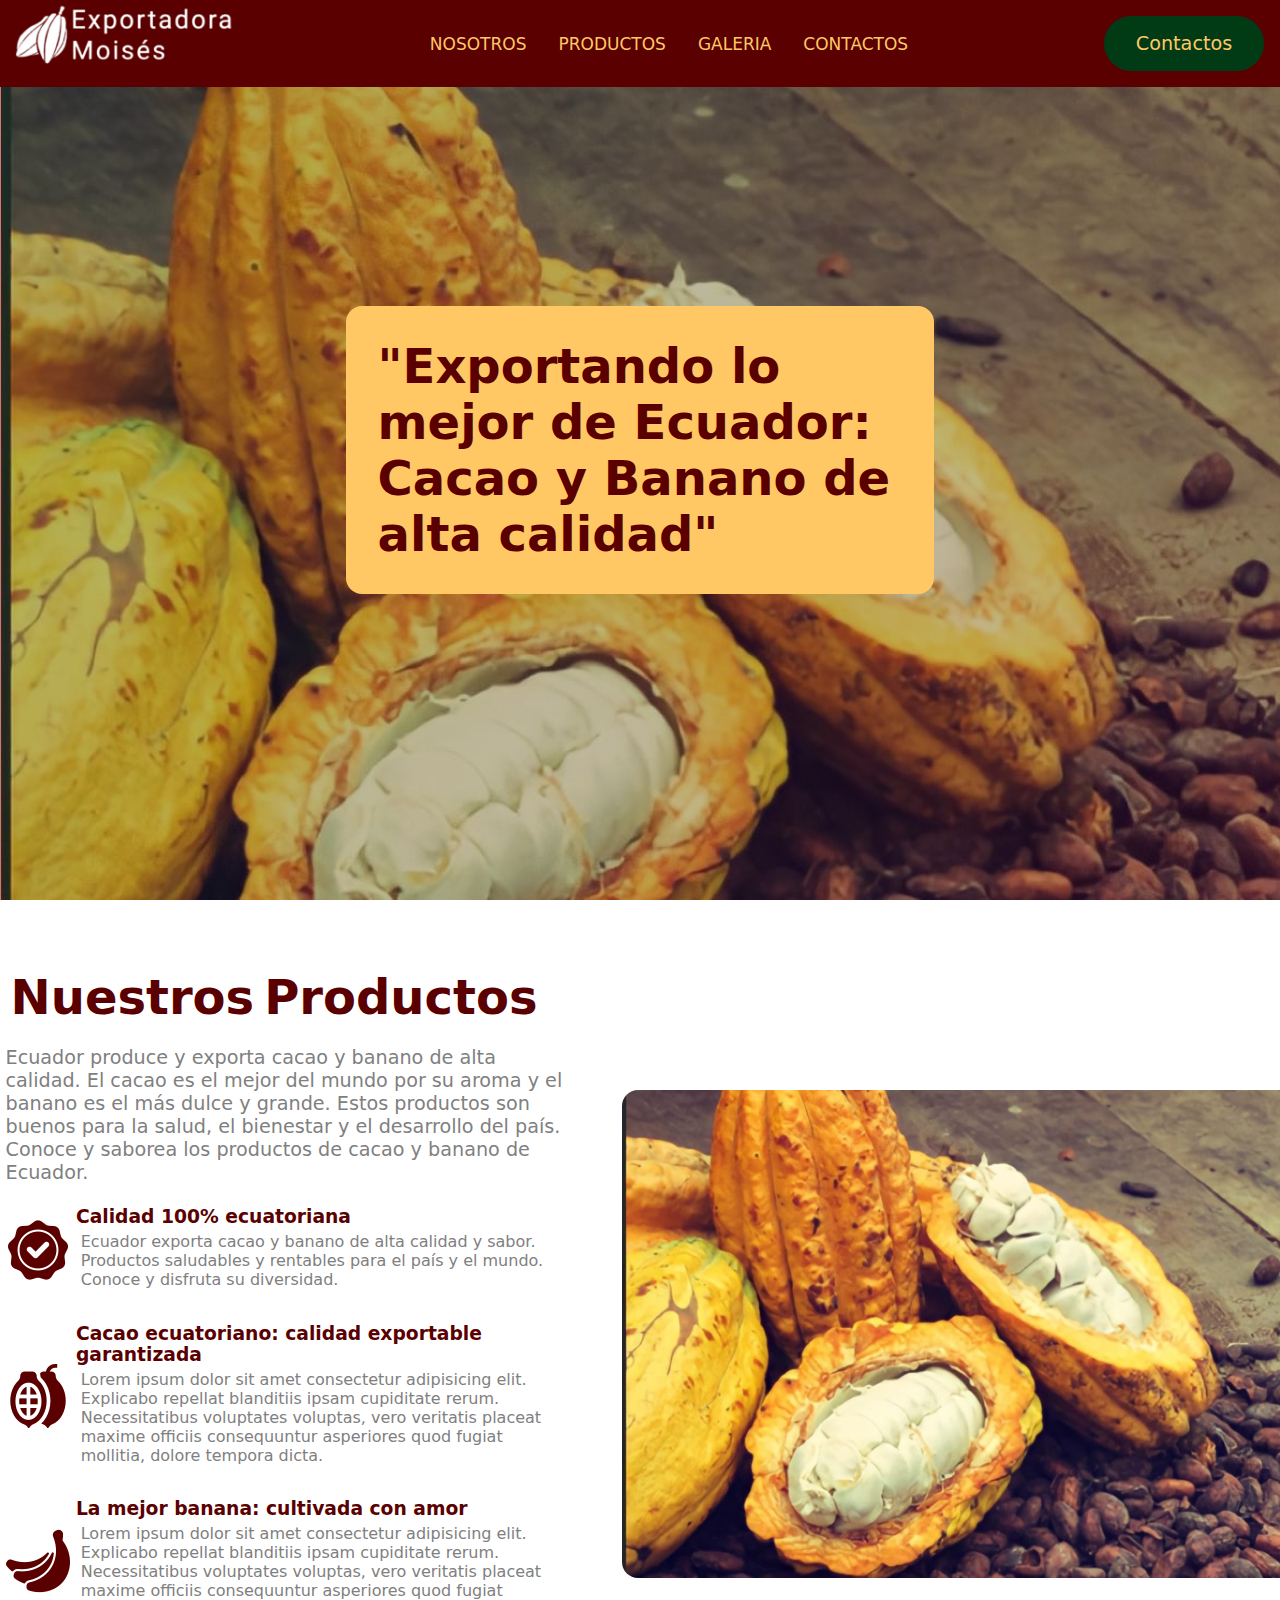
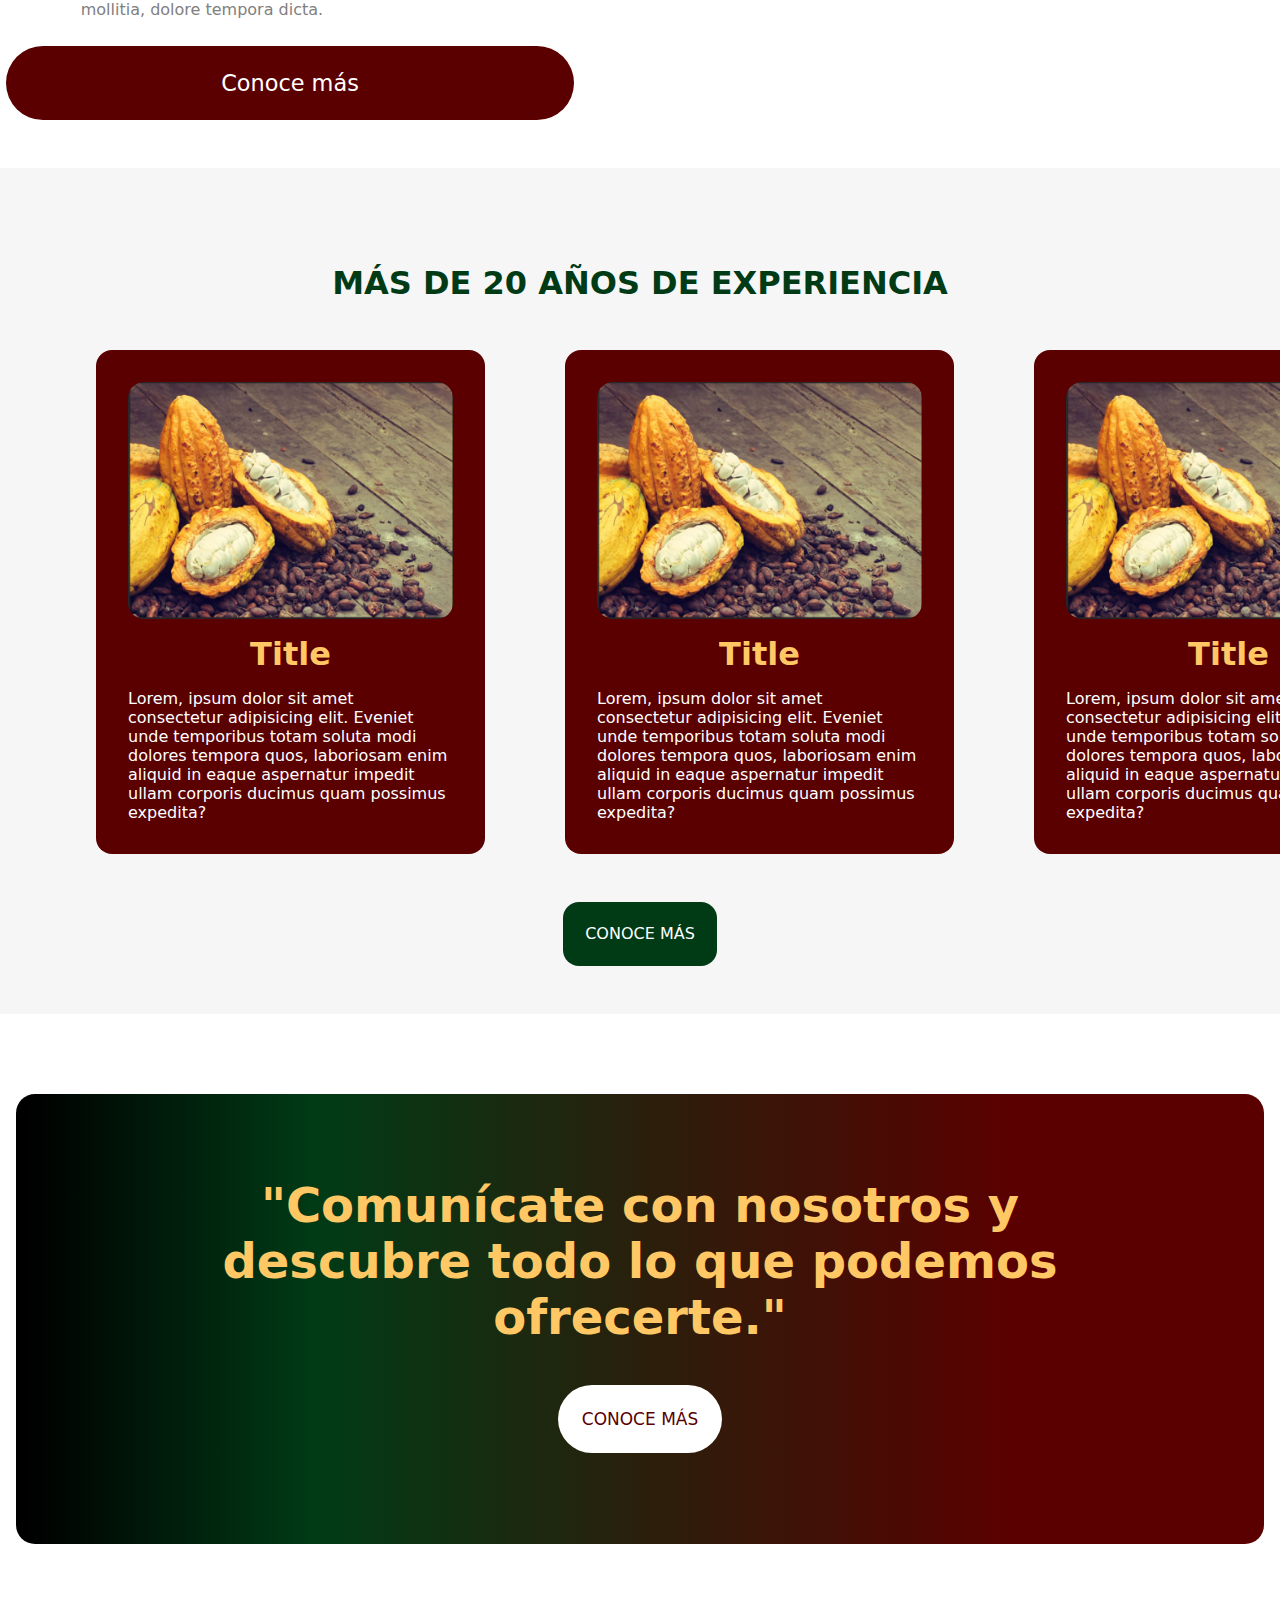
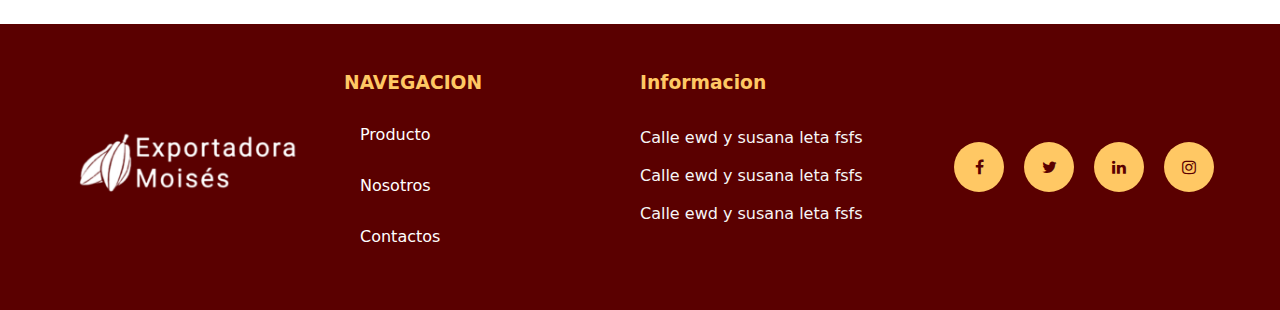
==== index.html @ 4cce87ef "Terminada estructura Landig inicial" ====
<!DOCTYPE html>
<html lang="en">

<head>
    <meta charset="UTF-8">
    <meta http-equiv="X-UA-Compatible" content="IE=edge">
    <meta name="viewport" content="width=device-width, initial-scale=1.0">
    <link rel="stylesheet" href="styles.css">
    <link rel="stylesheet" href="https://cdnjs.cloudflare.com/ajax/libs/font-awesome/4.7.0/css/font-awesome.min.css">

    <title>Exportadora Moisés</title>

</head>

<nav class="nav">
    <div class="navbar">
        <div class="logo">
            <img src="./assets/Exportador_moi_blanco.png" alt="">
        </div>
        <ul class="lista">
            <li><a href="nosotros.html">NOSOTROS</a></li>
            <li><a href="productos.html">PRODUCTOS</a></li>
            <li><a href="galeria.html">GALERIA</a></li>
            <li><a href="contactos.html">CONTACTOS</a></li>

        </ul>

        <div class="boton">
            <a href="">Contactos</a>
        </div>
    </div>
</nav>

<body>
    <div class="banner">
        <div class="container">

            <div class="text-l">

            </div>
            <div class="text-r">
                <h2>
                    "Exportando lo mejor de Ecuador: Cacao y Banano de alta calidad"
                </h2>
            </div>
        </div>
    </div>

    <div class="productos">
        <div class="producto-container">
            <div class="rigth-product">

                <div class="title">
                    <h1>Nuestros </h1>
                    <h1>Productos</h1>
                </div>

                <p class="description">
                    Ecuador produce y exporta cacao y banano de alta calidad. El cacao es el mejor del mundo por su
                    aroma y el banano es el más dulce y grande. Estos productos son buenos para la salud, el bienestar y
                    el desarrollo del país. Conoce y saborea los productos de cacao y banano de Ecuador.
                </p>

                <div class="container-description">

                    <div class="element element1">
                        <img src="./assets/ExMoIcon.png" alt="" srcset="">
                        <div class="title-description-product">
                            <h3>Calidad 100% ecuatoriana</h3>
                            <p>Ecuador exporta cacao y banano de alta calidad y sabor. Productos saludables y rentables
                                para el país y el mundo. Conoce y disfruta su diversidad.</p>
                        </div>
                    </div>

                    <div class=" element element2">
                        <img src="./assets/ExMoIcon2.png" alt="" srcset="">
                        <div class="title-description-product">
                            <h3>Cacao ecuatoriano: calidad exportable garantizada </h3>
                            <p>Lorem ipsum dolor sit amet consectetur adipisicing elit. Explicabo repellat blanditiis
                                ipsam
                                cupiditate rerum. Necessitatibus voluptates voluptas, vero veritatis placeat maxime
                                officiis
                                consequuntur asperiores quod fugiat mollitia, dolore tempora dicta.</p>

                        </div>

                    </div>


                    <div class="element element3">
                        <img src="./assets/ExMoIcon3.png" alt="" srcset="">
                        <div class="title-description-product">
                            <h3>La mejor banana: cultivada con amor</h3>
                            <p>Lorem ipsum dolor sit amet consectetur adipisicing elit. Explicabo repellat blanditiis
                                ipsam
                                cupiditate rerum. Necessitatibus voluptates voluptas, vero veritatis placeat maxime
                                officiis
                                consequuntur asperiores quod fugiat mollitia, dolore tempora dicta.</p>

                        </div>
                    </div>

                    <div class="boton1 boton-productos">
                        <a href="">Conoce más</a>
                    </div>
                </div>
            </div>

            <div class="left-product">
                <img src="./assets/cacao-b.png" alt="" srcset="">
            </div>
        </div>
    </div>

    <div class="proceso">
        <div class="container-proceso">
            <div class="title-proceso">
                <h1>MÁS DE 20 AÑOS DE EXPERIENCIA</h1>
            </div>
            <div class="cards">
                <div class="card card1">
                    <div class="imagen-card">
                    <img src="./assets/cacao.png" alt="">
                     </div>
                    <h1>Title</h1>
                    <p>Lorem, ipsum dolor sit amet consectetur adipisicing elit. Eveniet unde temporibus totam soluta
                        modi dolores tempora quos, laboriosam enim aliquid in eaque aspernatur impedit ullam corporis
                        ducimus quam possimus expedita?</p>
                </div>
                <div class="card card2">
                    <div class="imagen-card">
                        <img src="./assets/cacao.png" alt="">
                    </div>
                    <h1>Title</h1>
                    <p>Lorem, ipsum dolor sit amet consectetur adipisicing elit. Eveniet unde temporibus totam soluta
                        modi dolores tempora quos, laboriosam enim aliquid in eaque aspernatur impedit ullam corporis
                        ducimus quam possimus expedita?</p>
                </div>
                <div class="card card3">
                    <div class="imagen-card">
                        <img src="./assets/cacao.png" alt="">
                    </div>
                    <h1>Title</h1>
                    <p>Lorem, ipsum dolor sit amet consectetur adipisicing elit. Eveniet unde temporibus totam soluta
                        modi dolores tempora quos, laboriosam enim aliquid in eaque aspernatur impedit ullam corporis
                        ducimus quam possimus expedita?</p>
                </div>
            </div>
            <div class="boton-proceso">
                <a href="">CONOCE MÁS</a>
            </div>
        </div>
    </div>

    <div class="consultas">
        <div class="title-consultas">
            <h2>"Comunícate con nosotros y descubre todo lo que podemos ofrecerte."</h2>
        </div>

        <div class="boton-consultas">
            <a href="">CONOCE MÁS</a>
        </div>

    </div>

    <footer>
        <div class="container-footer">
            <div class="logo">
                <img src="./assets/Exportador_moi_blanco.png" alt="" srcset="">
            </div>
            <div class="nav-footer">
                <h3>NAVEGACION</h1>
                <ul>
                    <li><a href="">Producto</a></li>
                    <li><a href="">Nosotros</a></li>
                    <li><a href="">Contactos</a></li>

                </ul>
            </div>
            <div class="informacion-sociales">
                 <div class="informacion">
                    <h3>Informacion</h3>
                    <div class="icon-dereccion">
                        <img src="" alt="">
                        <p> Calle ewd y susana leta fsfs </p>
                    </div>
                    <div class="icon-telefono">
                        <img src="" alt="">
                        <p> Calle ewd y susana leta fsfs </p>
                    </div>
                    <div class="icon-mail">
                        <img src="" alt="">
                        <p> Calle ewd y susana leta fsfs </p>
                    </div>
                 </div>
                
            </div>
            <div class ="social-links">
                <a href="https://www.facebook.com/VerisEcuador/" class="fa fa-facebook" target="_blank"></a>
                <a href="https://twitter.com/verisecuador" class="fa fa-twitter" target="_blank"></a>
                <a href="https://ec.linkedin.com/company/verisecuador" class="fa fa-linkedin" target="_blank"></a>
                <a href="https://www.instagram.com/veris_ecuador/" class="fa fa-instagram" target="_blank"></a>
                </div>
        </div>
    </footer>
</body>

</html>
---- styles.css ----
*{
    border: 0;
    padding: 0;
    margin: 0;
    font-family: system-ui;
}
:root{
    --primario: #5a0000;
    --secundario: #003b16;
    --tercero: #ffc864;
}


/*Navbar*/
.nav{
    position: fixed;
    background: #5a0000;
}
.navbar{
    display: grid;
   
    grid-template-columns: 1fr 5fr 1fr;
}

.logo img {
    width: 250px;
}

ul.lista {
    display: flex;
    padding: 1rem;
    align-items: center;
    list-style: none;
}

.lista a {
    font-size: 17px;
    color: var(--tercero);
    text-decoration: none;
    padding: 1rem;
}
ul.lista {
    display: flex;
    padding: 1rem;
    align-items: center;
    list-style: none;
    justify-content: center;
}

.boton {
    display: flex;
    padding: 1rem;
    align-items: center;
    justify-content: end;
    
}


.boton a {
    border-radius: 50px;
    text-decoration: none;
    font-size: 1.2rem;
    padding: 1rem;
    color: var(--tercero);
    font-weight: 400;
    background: var(--secundario);
    width: 8rem;
    text-align: center;
}



/*BANNER*/

.banner{
    background-image: url("./assets/Banner2.png");
    height: 100vh;
}

.container {
    display: flex;
}

.text-r {
    display: flex;
    height: 100vh;
    width: 100%;
    justify-content: center;
    align-items: center;
}

.text-r h2 {
    color: var(--primario);
    font-size: 3rem;
    width: 41%;
    padding: 2rem;
    background: #ffc864;
    border-radius: 16px;
}


/*PRODUCTOS*/

.productos {
    display: flex;
    justify-content: center;
    align-items: center;
    overflow: hidden;
}

.producto-container {
    display: grid;
    grid-template-columns: 1fr 1fr;
}




.rigth-product {
    flex-direction: column;
    justify-content: center;
    padding: 3rem;
    align-items: center;
    display: flex;
}

.title {
    display: flex;
    padding: 1rem;
    width: 100%;

}

.title h1 {
    color: var(--primario);
    padding: 5px;
    font-size: 3rem;
}

.left-product {
    justify-content: center;
    align-items: center;
    display: flex;
}

.left-product img {
    width: 700px;
    border-radius: 16px;
}

.element {
    display: flex;
    justify-content: center;
    align-items: center;
    margin: 1rem 0;
/*     padding: .4rem;
 */}

.title-description-product {
    display: flex;
    flex-direction: column;
    padding: .4rem;
}

.title-description-product h3 {
    color: var(--primario);
}

.title-description-product p {
    color: grey;
    padding: .3rem;
}

p.description {
    font-size: 1.2rem;
    color: gray;
}


.boton1.boton-productos {
    display: flex;
    padding: 1.5rem;
    background: var(--primario);
    justify-content: center;
    border-radius: 50px;
}

.boton1.boton-productos a {
    color: white;
    text-decoration: none;
    font-size: 1.4rem;
}


/*Proceso*/
.proceso {
    background-color: #f6f6f6;
    padding: 3rem;
}
.title-proceso {
    display: flex;
    justify-content: center;
}

.title-proceso h1 {
    color: #003b16;
    margin-top: 3rem;
}

.cards {
    display: flex;
    padding: 3rem;
    gap: 5rem;
}

.card img {
    width: 250px;
    border-radius: 16px;
    object-fit: cover;
}

.card {
    background: #5a0000;
    padding: 2rem;
    border-radius: 1rem;
    justify-content: center;
    align-items: center;
    display: flex;
    flex-direction: column;
    color: white;
    width: 100%;
}



.boton-proceso {
    width: 100%;
    display: flex;
    justify-content: center;
    align-items: center;
    text-align: center;
}

.boton-proceso a {
    background: #003b16;
    padding: 1.4rem;
    font-size: 16px;
    text-decoration: none;
    border-radius: 16px;
    color: white;
}



.imagen-card {
    width: 100%;
    display: flex;
    justify-content: center;
}

.card img {
    width: 325px;
    border-radius: 16px;
    object-fit: cover;
}

.card h1 {
    padding: 1rem;
    color: #ffc864;
}



/*consultas*/

.consultas {
    background: linear-gradient(90deg, rgba(0,0,0,1) 1%, rgba(0,59,22,1) 24%, rgba(90,0,0,1) 80%);
    height: 50vh;
    display: flex;
    flex-direction: column;
    justify-content: center;
    align-items: center;
    border-radius: 19px;
    margin: 5rem 1rem;
}

.title-consultas {
    display: flex;
    justify-content: center;
}

.title-consultas h2 {
    color: var(--tercero);
    font-size: 3rem;
    width: 70%;
    text-align: center;
}


.boton-consultas a {
    font-size: 17px;
    background: white;
    padding: 1.5rem;
    text-decoration: none;
    border-radius: 40px;
    color: var(--primario);
}
.boton-consultas {
    padding: 2rem;
    margin-top: 2rem;
}

/*footer*/

.container-footer {
    display: grid;
    background: #5a0000;
    grid-template-columns: 1fr 1fr 1fr;
}


.container-footer {
    display: grid;
    background: #5a0000;
    grid-template-columns: 1fr 1fr 1fr 1fr; 
    padding: 3rem;
}

.container-footer{
    color: var(--tercero);
}

.container-footer a {
    color: white;
    text-decoration: none;
}

.container-footer li {
    list-style: none;
    padding: 1rem;
}

.container-footer h3 {
    margin-bottom: 1rem;
}

.container-footer p{
    color: #f6f6f6;
}


.social-links {
    display: flex;
    justify-content: center;
    align-items: center;
    gap: 1rem;
}

.social-links a {
    color: #5a0000;
    background: #ffc864;
}

footer .logo {
    display: flex;
    align-items: center;
    padding-left: 1rem;
}






.fa {
    display: flex!important;
    align-items: center;
    justify-content: center;
    padding: 10px;
    font-size: 25px;
    width: 30px;
    text-align: center;
    text-decoration: none;
    margin: 5px 2px;
    border-radius: 50%;
     height: 30px;
  }
  
  
  .fa:hover {
      opacity: 0.7;
  }
  
  .fa-facebook {
    background: #ffc864;
    color: white;
  }
  
  .fa-twitter {
    background: #ffc864;
    color: white;
  }
  .fa-linkedin {
    background: #ffc864;
    color: white;
  }
    .fa-instagram {
    background: #ffc864;
    color: white;
  }
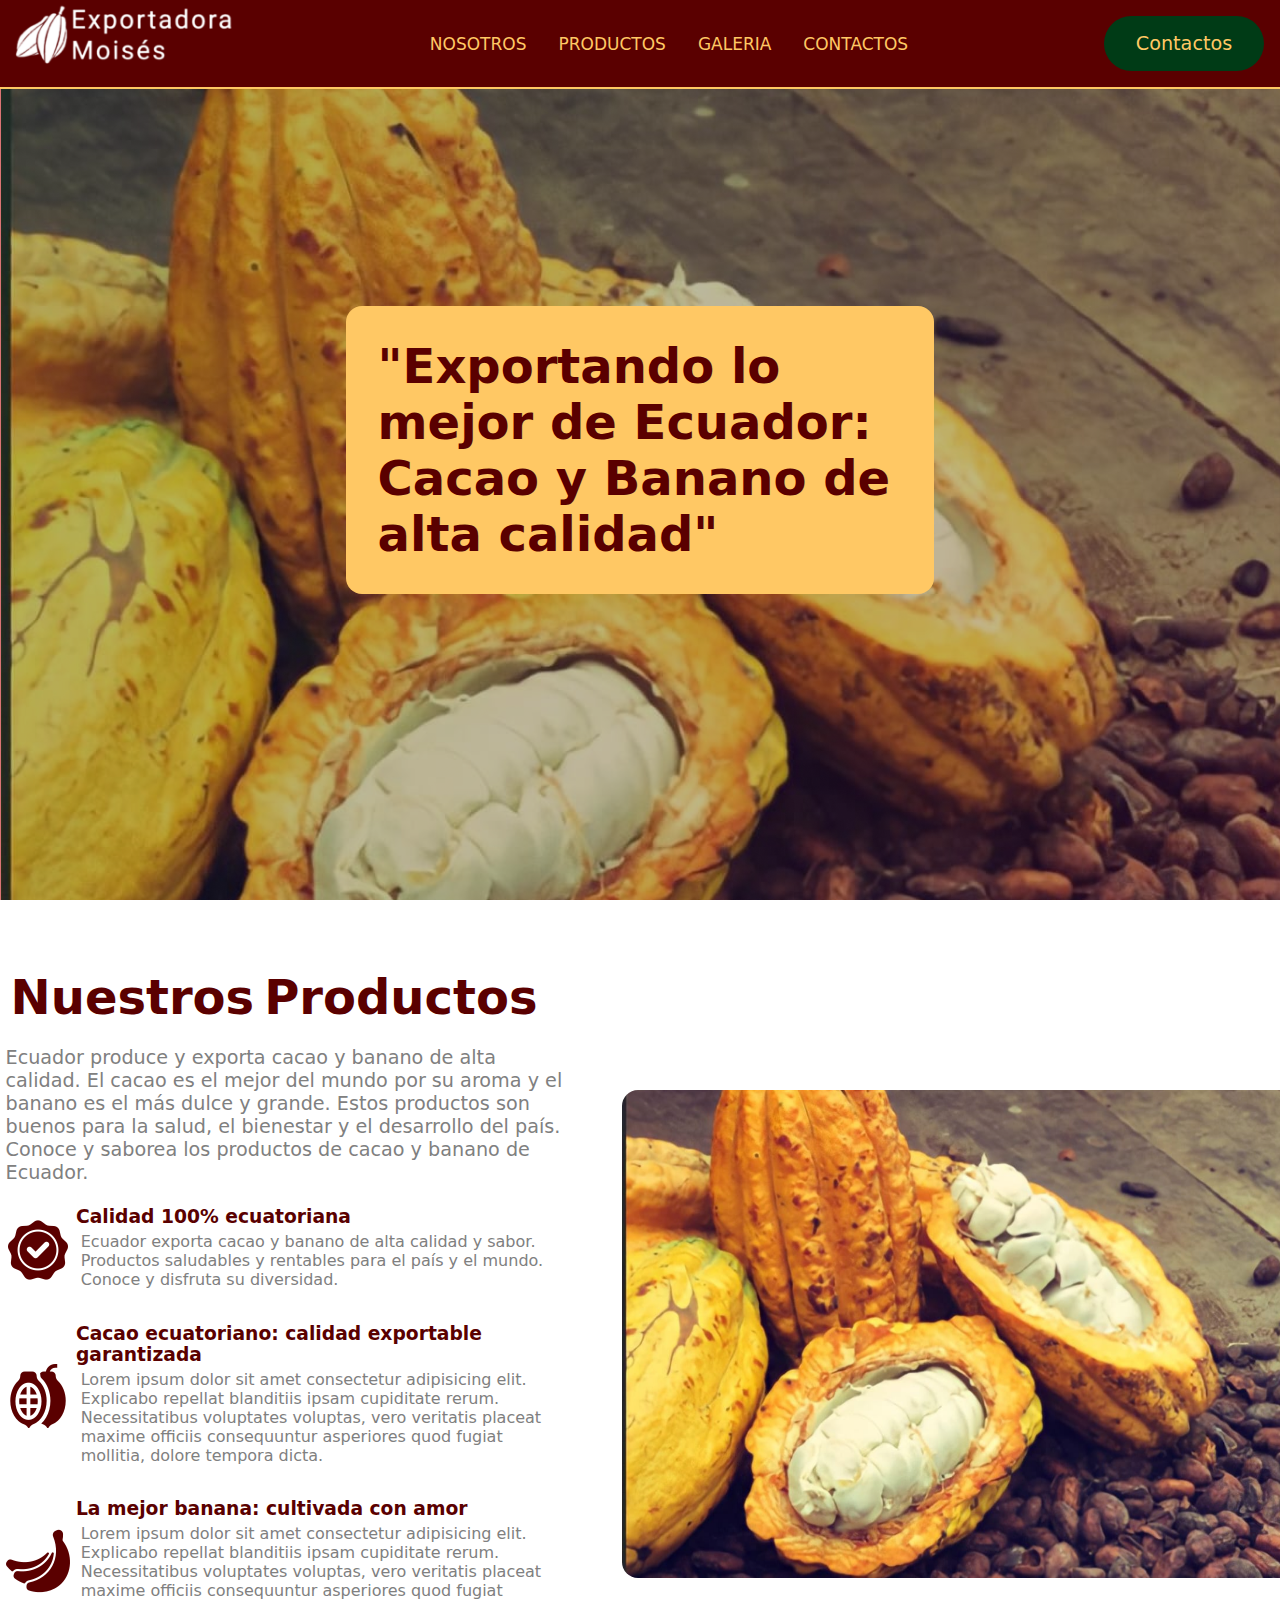
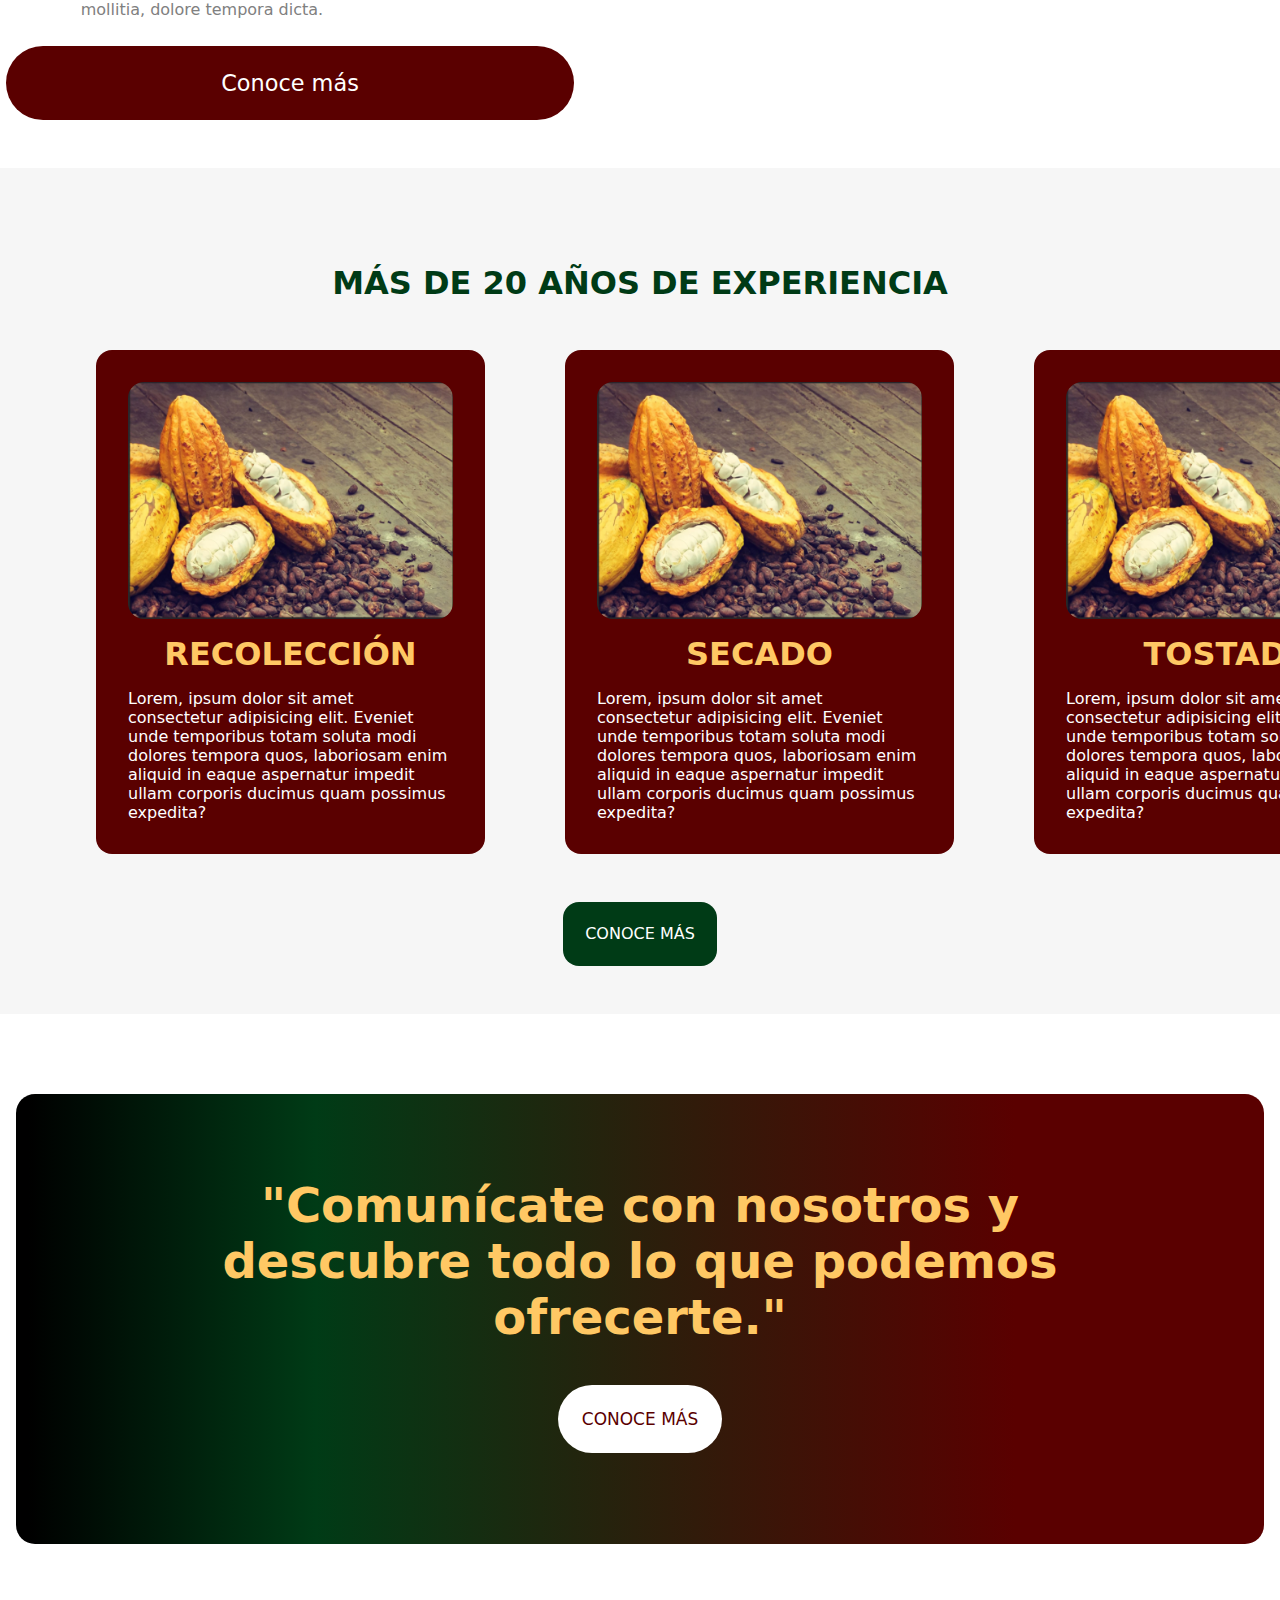
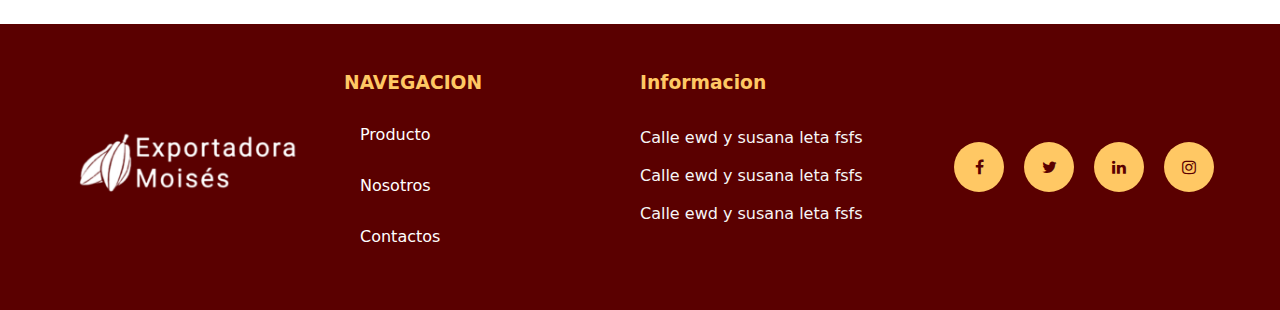
==== commit a8a5b473: "Landing, Nosotros terminado" ====
--- a/index.html
+++ b/index.html
@@ -122,7 +122,7 @@
                     <div class="imagen-card">
                     <img src="./assets/cacao.png" alt="">
                      </div>
-                    <h1>Title</h1>
+                    <h1>RECOLECCIÓN</h1>
                     <p>Lorem, ipsum dolor sit amet consectetur adipisicing elit. Eveniet unde temporibus totam soluta
                         modi dolores tempora quos, laboriosam enim aliquid in eaque aspernatur impedit ullam corporis
                         ducimus quam possimus expedita?</p>
@@ -131,7 +131,7 @@
                     <div class="imagen-card">
                         <img src="./assets/cacao.png" alt="">
                     </div>
-                    <h1>Title</h1>
+                    <h1>SECADO</h1>
                     <p>Lorem, ipsum dolor sit amet consectetur adipisicing elit. Eveniet unde temporibus totam soluta
                         modi dolores tempora quos, laboriosam enim aliquid in eaque aspernatur impedit ullam corporis
                         ducimus quam possimus expedita?</p>
@@ -140,7 +140,7 @@
                     <div class="imagen-card">
                         <img src="./assets/cacao.png" alt="">
                     </div>
-                    <h1>Title</h1>
+                    <h1>TOSTADO</h1>
                     <p>Lorem, ipsum dolor sit amet consectetur adipisicing elit. Eveniet unde temporibus totam soluta
                         modi dolores tempora quos, laboriosam enim aliquid in eaque aspernatur impedit ullam corporis
                         ducimus quam possimus expedita?</p>
--- a/styles.css
+++ b/styles.css
@@ -1,24 +1,28 @@
-*{
+* {
     border: 0;
     padding: 0;
     margin: 0;
     font-family: system-ui;
 }
-:root{
+
+:root {
     --primario: #5a0000;
     --secundario: #003b16;
     --tercero: #ffc864;
 }
 
 
-/*Navbar*/
-.nav{
+/*Navbar'''''''''''''''''''''''''''''''''''''''''''''*/
+.nav {
     position: fixed;
     background: #5a0000;
-}
-.navbar{
+    border-bottom: solid 2px var(--tercero);
+
+}
+
+.navbar {
     display: grid;
-   
+
     grid-template-columns: 1fr 5fr 1fr;
 }
 
@@ -39,6 +43,7 @@
     text-decoration: none;
     padding: 1rem;
 }
+
 ul.lista {
     display: flex;
     padding: 1rem;
@@ -52,7 +57,7 @@
     padding: 1rem;
     align-items: center;
     justify-content: end;
-    
+
 }
 
 
@@ -70,9 +75,9 @@
 
 
 
-/*BANNER*/
-
-.banner{
+/*BANNER'''''''''''''''''''''''''''''''''''''''''''''''*/
+
+.banner {
     background-image: url("./assets/Banner2.png");
     height: 100vh;
 }
@@ -99,7 +104,7 @@
 }
 
 
-/*PRODUCTOS*/
+/*PRODUCTOS''''''''''''''''''''''''''''''''''''''''''''''*/
 
 .productos {
     display: flex;
@@ -153,8 +158,9 @@
     justify-content: center;
     align-items: center;
     margin: 1rem 0;
-/*     padding: .4rem;
- */}
+    /*     padding: .4rem;
+ */
+}
 
 .title-description-product {
     display: flex;
@@ -192,11 +198,12 @@
 }
 
 
-/*Proceso*/
+/*Proceso'''''''''''''''''''''''''''''''''''''''''''''''*/
 .proceso {
     background-color: #f6f6f6;
     padding: 3rem;
 }
+
 .title-proceso {
     display: flex;
     justify-content: center;
@@ -271,10 +278,10 @@
 
 
 
-/*consultas*/
+/*consultas''''''''''''''''''''''''''''''''''''''''''''''''''''''*/
 
 .consultas {
-    background: linear-gradient(90deg, rgba(0,0,0,1) 1%, rgba(0,59,22,1) 24%, rgba(90,0,0,1) 80%);
+    background: linear-gradient(90deg, rgba(0, 0, 0, 1) 1%, rgba(0, 59, 22, 1) 24%, rgba(90, 0, 0, 1) 80%);
     height: 50vh;
     display: flex;
     flex-direction: column;
@@ -305,12 +312,13 @@
     border-radius: 40px;
     color: var(--primario);
 }
+
 .boton-consultas {
     padding: 2rem;
     margin-top: 2rem;
 }
 
-/*footer*/
+/*footer''''''''''''''''''''''''''''''''''''''''''''''''''''''''''''*/
 
 .container-footer {
     display: grid;
@@ -322,11 +330,11 @@
 .container-footer {
     display: grid;
     background: #5a0000;
-    grid-template-columns: 1fr 1fr 1fr 1fr; 
+    grid-template-columns: 1fr 1fr 1fr 1fr;
     padding: 3rem;
 }
 
-.container-footer{
+.container-footer {
     color: var(--tercero);
 }
 
@@ -344,7 +352,7 @@
     margin-bottom: 1rem;
 }
 
-.container-footer p{
+.container-footer p {
     color: #f6f6f6;
 }
 
@@ -373,7 +381,7 @@
 
 
 .fa {
-    display: flex!important;
+    display: flex !important;
     align-items: center;
     justify-content: center;
     padding: 10px;
@@ -383,28 +391,30 @@
     text-decoration: none;
     margin: 5px 2px;
     border-radius: 50%;
-     height: 30px;
-  }
-  
-  
-  .fa:hover {
-      opacity: 0.7;
-  }
-  
-  .fa-facebook {
-    background: #ffc864;
-    color: white;
-  }
-  
-  .fa-twitter {
-    background: #ffc864;
-    color: white;
-  }
-  .fa-linkedin {
-    background: #ffc864;
-    color: white;
-  }
-    .fa-instagram {
-    background: #ffc864;
-    color: white;
-  }
+    height: 30px;
+}
+
+
+.fa:hover {
+    opacity: 0.7;
+}
+
+.fa-facebook {
+    background: #ffc864;
+    color: white;
+}
+
+.fa-twitter {
+    background: #ffc864;
+    color: white;
+}
+
+.fa-linkedin {
+    background: #ffc864;
+    color: white;
+}
+
+.fa-instagram {
+    background: #ffc864;
+    color: white;
+}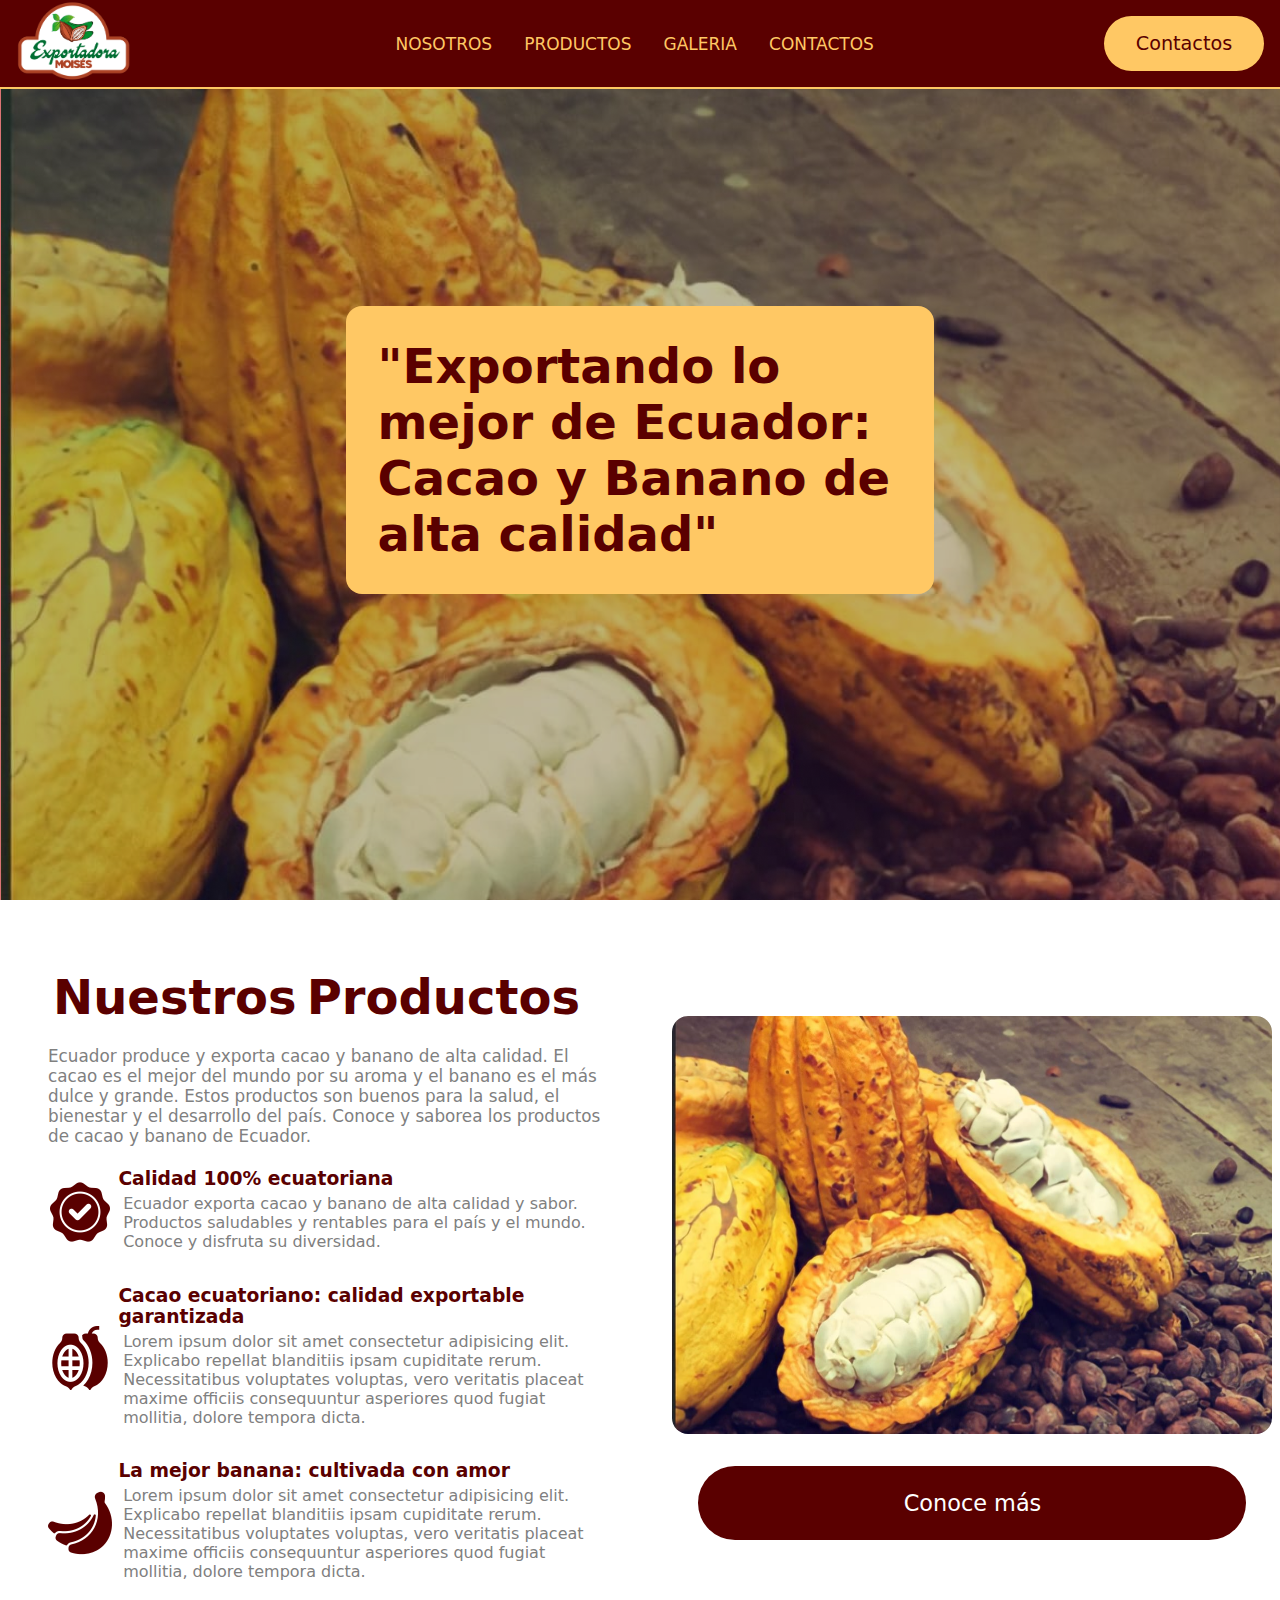
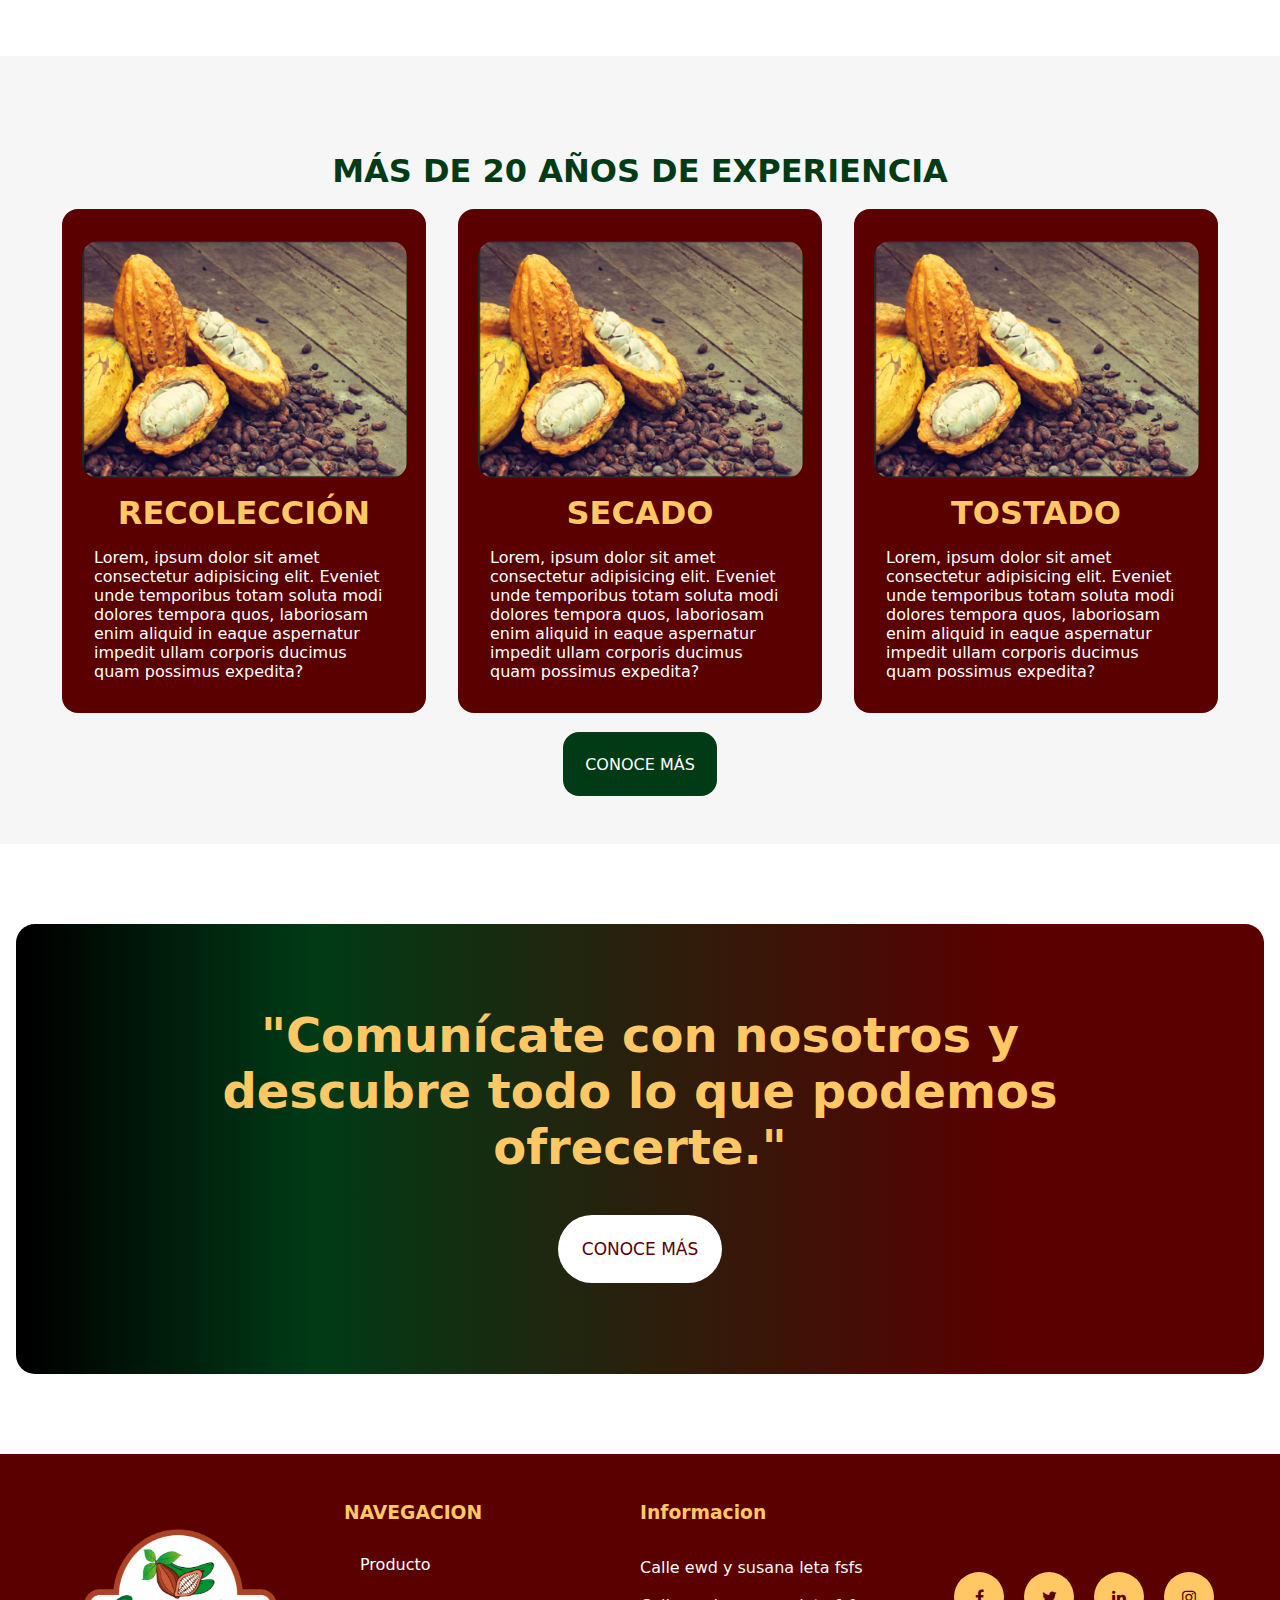
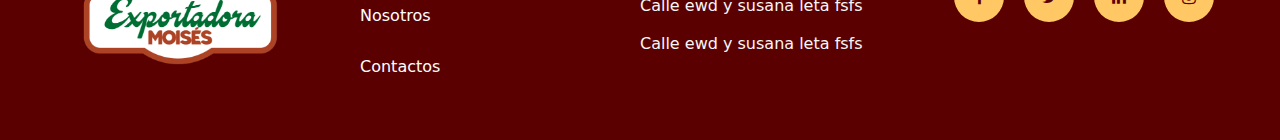
==== commit 9d8ec1c2: "Listo version pc, excepto contactos, continuar con responsive y contactos" ====
--- a/index.html
+++ b/index.html
@@ -15,7 +15,7 @@
 <nav class="nav">
     <div class="navbar">
         <div class="logo">
-            <img src="./assets/Exportador_moi_blanco.png" alt="">
+            <img src="./assets/logo-fondo-blanco.png" alt="">
         </div>
         <ul class="lista">
             <li><a href="nosotros.html">NOSOTROS</a></li>
@@ -100,15 +100,17 @@
                         </div>
                     </div>
 
-                    <div class="boton1 boton-productos">
-                        <a href="">Conoce más</a>
-                    </div>
+                    
                 </div>
             </div>
 
             <div class="left-product">
                 <img src="./assets/cacao-b.png" alt="" srcset="">
-            </div>
+                <div class="boton1 boton-productos">
+                    <a href="">Conoce más</a>
+                </div>
+            </div>
+
         </div>
     </div>
 
@@ -166,7 +168,7 @@
     <footer>
         <div class="container-footer">
             <div class="logo">
-                <img src="./assets/Exportador_moi_blanco.png" alt="" srcset="">
+                <img src="./assets/logo-fondo-blanco.png" alt="" srcset="">
             </div>
             <div class="nav-footer">
                 <h3>NAVEGACION</h1>
--- a/styles.css
+++ b/styles.css
@@ -17,7 +17,7 @@
     position: fixed;
     background: #5a0000;
     border-bottom: solid 2px var(--tercero);
-
+    width: 100%;
 }
 
 .navbar {
@@ -27,8 +27,9 @@
 }
 
 .logo img {
-    width: 250px;
-}
+    width: 115px;
+    margin-left: 1rem;
+  }
 
 ul.lista {
     display: flex;
@@ -60,17 +61,16 @@
 
 }
 
-
 .boton a {
-    border-radius: 50px;
-    text-decoration: none;
-    font-size: 1.2rem;
-    padding: 1rem;
-    color: var(--tercero);
-    font-weight: 400;
-    background: var(--secundario);
-    width: 8rem;
-    text-align: center;
+	border-radius: 50px;
+	text-decoration: none;
+	font-size: 1.2rem;
+	padding: 1rem;
+	color: var(--primario);
+	font-weight: 400;
+	background: var(--tercero);
+	width: 8rem;
+	text-align: center;
 }
 
 
@@ -146,10 +146,11 @@
     justify-content: center;
     align-items: center;
     display: flex;
+    flex-direction: column;
 }
 
 .left-product img {
-    width: 700px;
+    width: 600px;
     border-radius: 16px;
 }
 
@@ -178,7 +179,7 @@
 }
 
 p.description {
-    font-size: 1.2rem;
+    font-size: 1.05rem;
     color: gray;
 }
 
@@ -189,8 +190,9 @@
     background: var(--primario);
     justify-content: center;
     border-radius: 50px;
-}
-
+    margin-top: 2rem;
+    width: 500px;
+  }
 .boton1.boton-productos a {
     color: white;
     text-decoration: none;
@@ -215,9 +217,10 @@
 }
 
 .cards {
-    display: flex;
-    padding: 3rem;
-    gap: 5rem;
+  display: flex;
+  padding: 1.2rem;
+  gap: 2rem;
+  justify-content: center;
 }
 
 .card img {
@@ -235,8 +238,8 @@
     display: flex;
     flex-direction: column;
     color: white;
-    width: 100%;
-}
+    width: 300px;
+  }
 
 
 
@@ -417,4 +420,8 @@
 .fa-instagram {
     background: #ffc864;
     color: white;
+}
+
+.container-footer .logo img {
+  width: 200px;
 }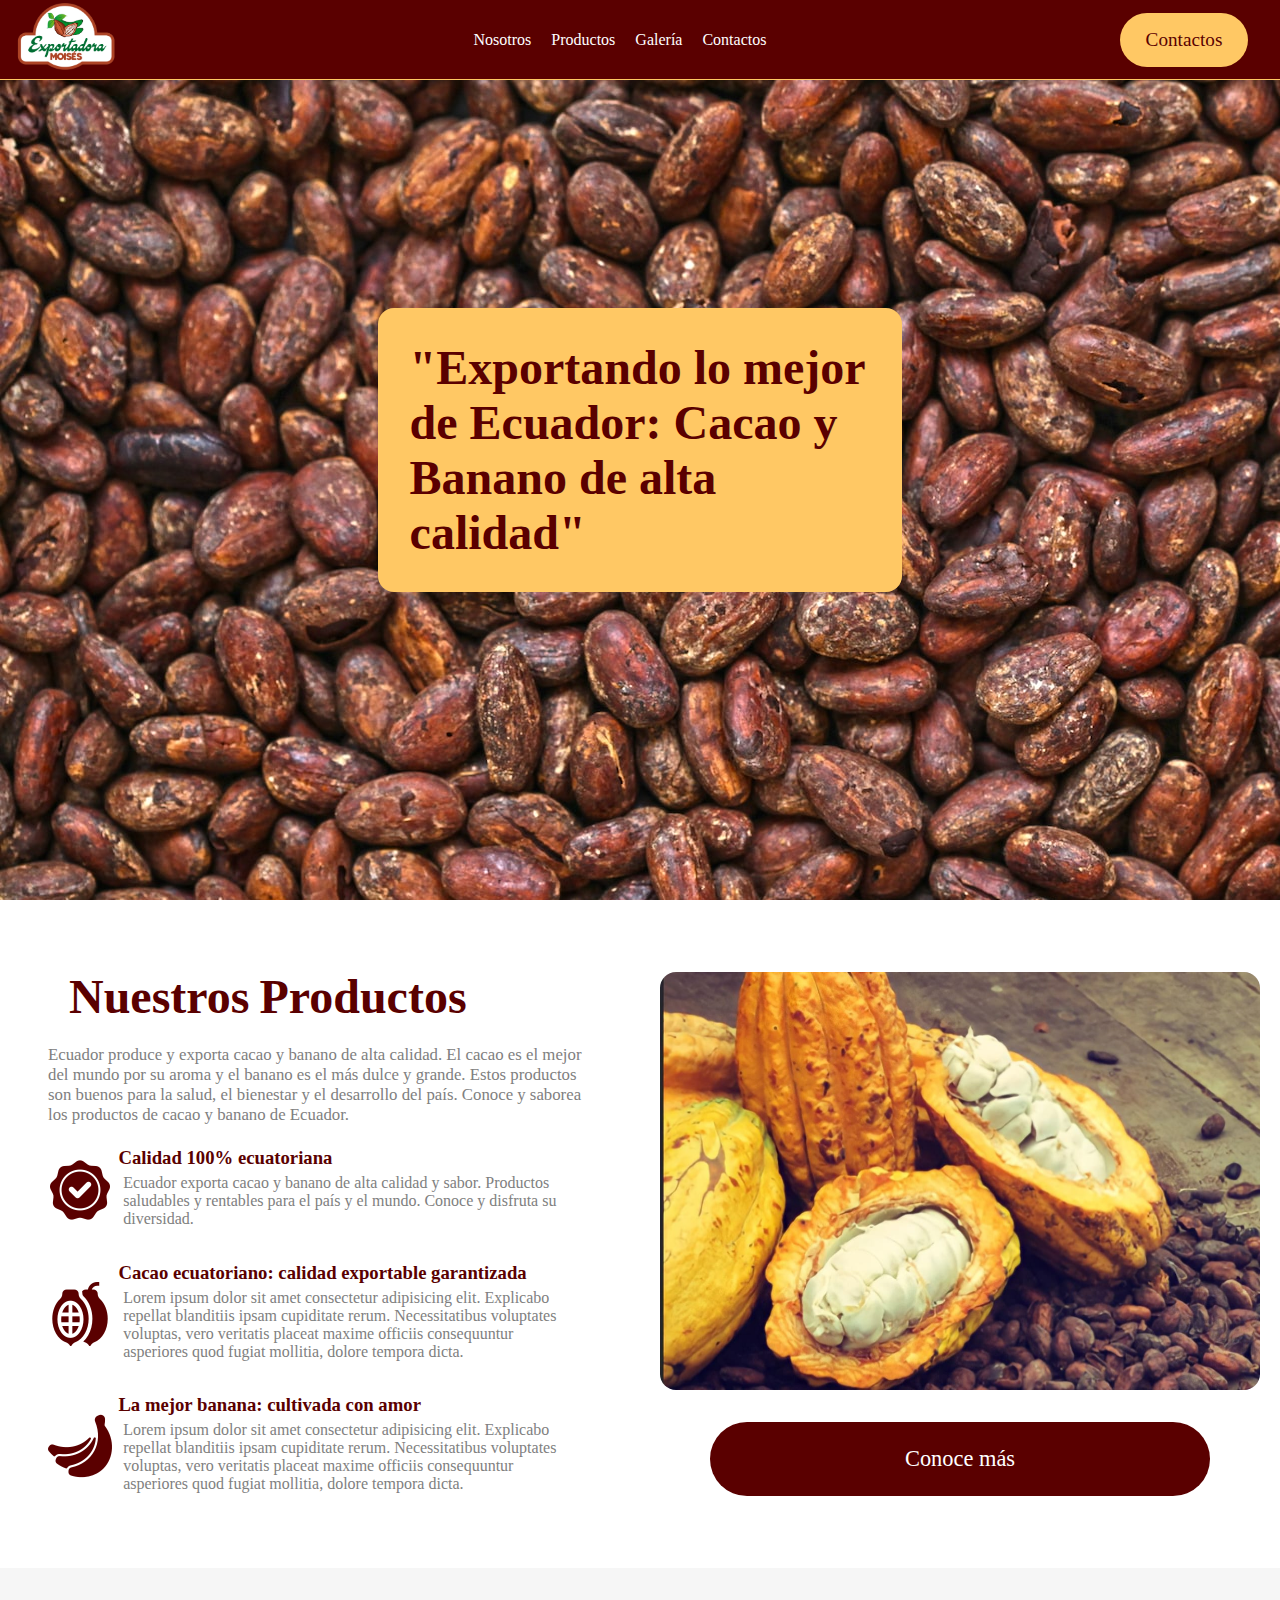
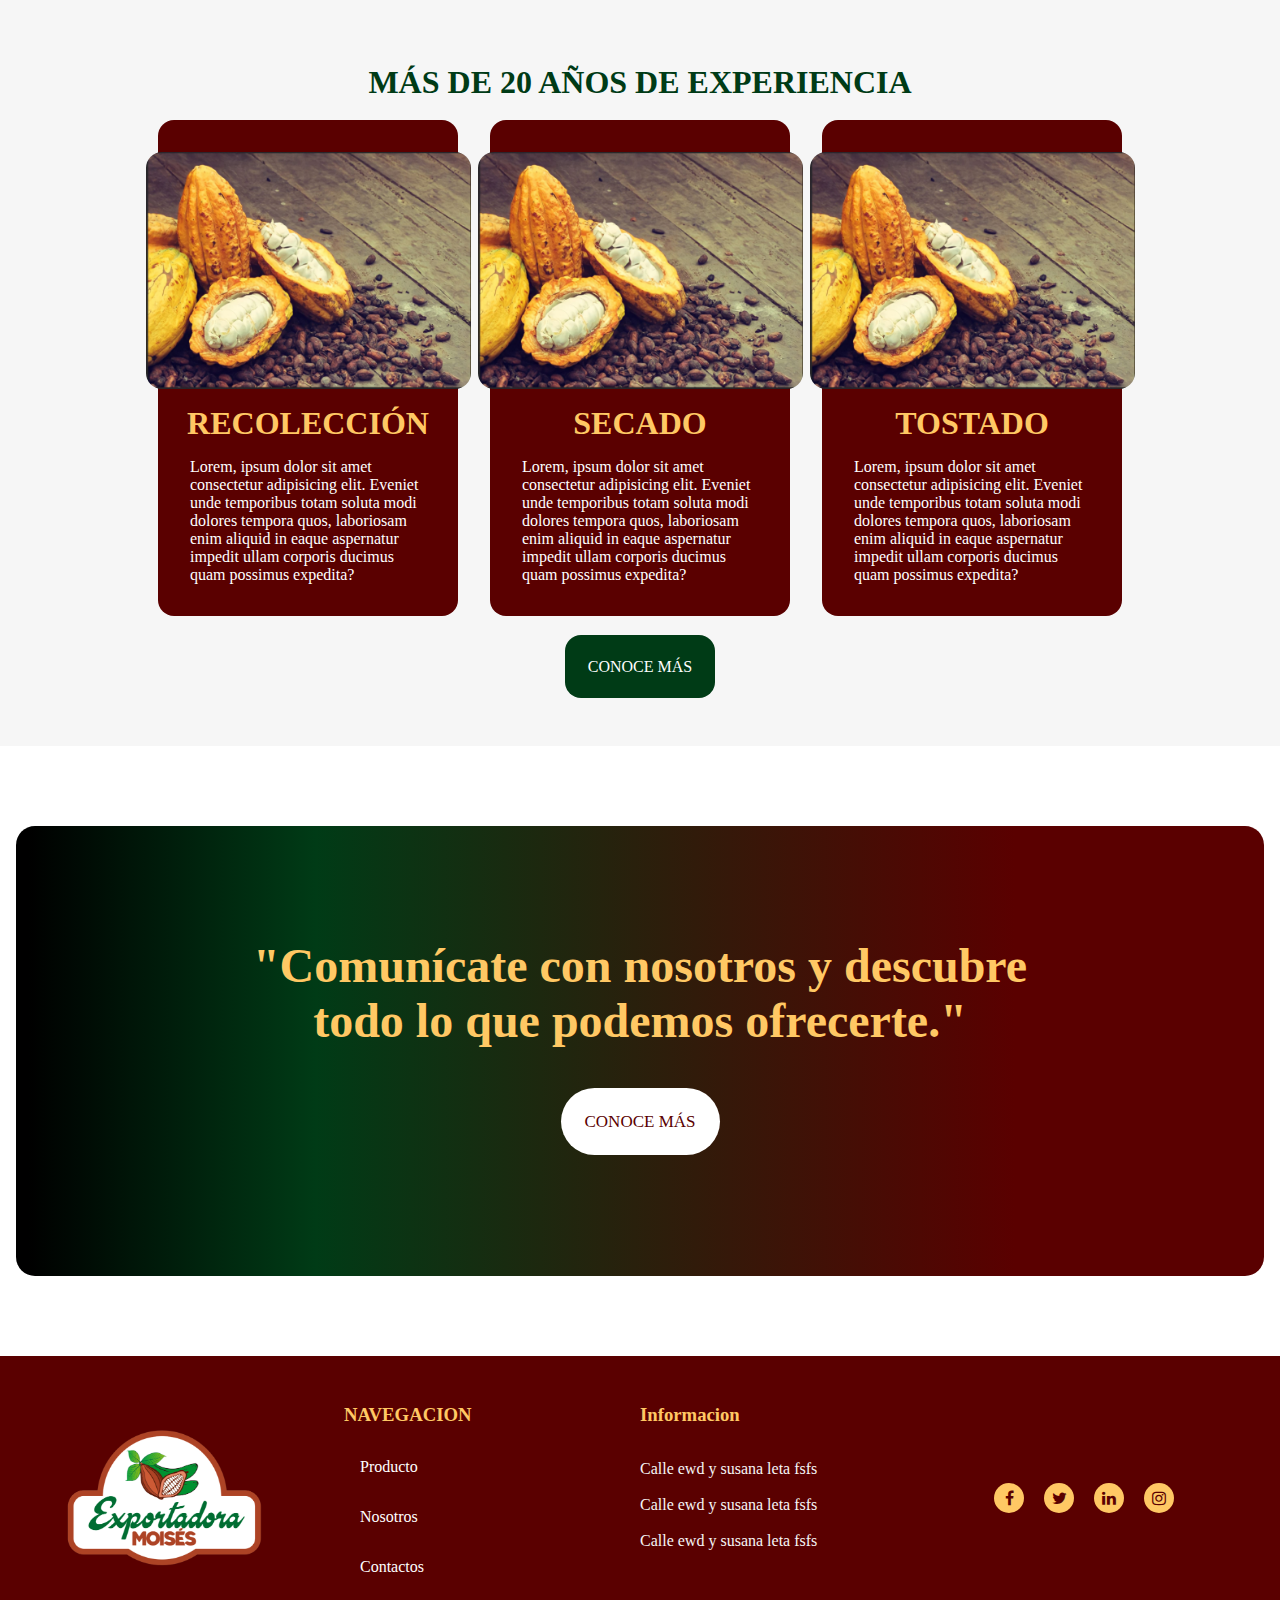
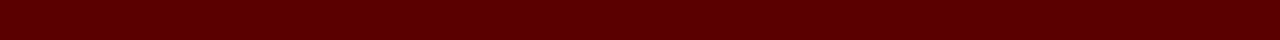
==== commit 736774c1: "Listo página contactos y responsive, navbar responsive con burguer bottom, continuamos con correccio" ====
--- a/index.html
+++ b/index.html
@@ -12,22 +12,32 @@
 
 </head>
 
-<nav class="nav">
+<!-- <nav class="nav">
     <div class="navbar">
         <div class="logo">
+        </div>
+        
+
+        
+    </div>
+</nav>
+ -->
+
+ <nav class="navbar">
+    <div class="log">
+        <a href="index.html" class="navbar-brand">
             <img src="./assets/logo-fondo-blanco.png" alt="">
-        </div>
-        <ul class="lista">
-            <li><a href="nosotros.html">NOSOTROS</a></li>
-            <li><a href="productos.html">PRODUCTOS</a></li>
-            <li><a href="galeria.html">GALERIA</a></li>
-            <li><a href="contactos.html">CONTACTOS</a></li>
-
-        </ul>
-
-        <div class="boton">
-            <a href="">Contactos</a>
-        </div>
+        </a>
+    </div>
+    <ul class="navbar-menu">
+        <li><a href="nosotros.html">Nosotros</a></li>
+        <li><a href="productos.html">Productos</a></li>
+        <li><a href="galeria.html">Galería</a></li>
+        <li><a href="contactos.html">Contactos</a></li>
+    </ul>
+    <span class="navbar-toggle" id="js-navbar-toggle">&#9776;</span>
+    <div class="boton">
+        <a href="">Contactos</a>
     </div>
 </nav>
 
@@ -207,4 +217,6 @@
     </footer>
 </body>
 
+<script src="main.js"></script>
+
 </html>--- a/styles.css
+++ b/styles.css
@@ -1,8 +1,8 @@
+
 * {
-    border: 0;
+    margin: 0;
     padding: 0;
-    margin: 0;
-    font-family: system-ui;
+    box-sizing: border-box;
 }
 
 :root {
@@ -11,74 +11,115 @@
     --tercero: #ffc864;
 }
 
-
-/*Navbar'''''''''''''''''''''''''''''''''''''''''''''*/
-.nav {
+/*-------------------Navbar--------*/
+
+.navbar {
+    display: flex;
+    align-items: center;
+    justify-content: space-between;
+    background-color: #5A0000;
+    height: 5rem;
+    padding: 1rem;
+    border-bottom: solid 1px var(--tercero);
     position: fixed;
-    background: #5a0000;
-    border-bottom: solid 2px var(--tercero);
     width: 100%;
 }
 
-.navbar {
-    display: grid;
-
-    grid-template-columns: 1fr 5fr 1fr;
-}
-
-.logo img {
-    width: 115px;
-    margin-left: 1rem;
-  }
-
-ul.lista {
+.navbar-brand {
+    color: white;
+    font-size: 24px;
+    font-weight: bold;
+    text-decoration: none;
+}
+
+.navbar-menu {
+    display: flex;
+    list-style: none;
+}
+
+.navbar-menu li {
+    margin-left: 20px;
+}
+
+.navbar-menu a {
+    color: white;
+    text-decoration: none;
+}
+
+.navbar-menu a:hover {
+    color: #FFD700;
+}
+
+.navbar-toggle {
+    display: none;
+    color: white;
+    font-size: 24px;
+    cursor: pointer;
+}
+
+.boton {
     display: flex;
     padding: 1rem;
     align-items: center;
-    list-style: none;
-}
-
-.lista a {
-    font-size: 17px;
-    color: var(--tercero);
-    text-decoration: none;
+    justify-content: end;
+
+}
+
+.boton a {
+    border-radius: 50px;
+    text-decoration: none;
+    font-size: 1.2rem;
     padding: 1rem;
-}
-
-ul.lista {
-    display: flex;
-    padding: 1rem;
-    align-items: center;
-    list-style: none;
-    justify-content: center;
-}
-
-.boton {
-    display: flex;
-    padding: 1rem;
-    align-items: center;
-    justify-content: end;
-
-}
-
-.boton a {
-	border-radius: 50px;
-	text-decoration: none;
-	font-size: 1.2rem;
-	padding: 1rem;
-	color: var(--primario);
-	font-weight: 400;
-	background: var(--tercero);
-	width: 8rem;
-	text-align: center;
-}
-
+    color: var(--primario);
+    font-weight: 400;
+    background: var(--tercero);
+    width: 8rem;
+    text-align: center;
+}
+
+.log img {
+    width: 100px;
+    position: relative;
+    z-index: 3;
+}
+
+@media (max-width: 768px) {
+    .navbar-menu {
+        display: none;
+        flex-direction: column;
+        width: 100%;
+        background-color: #5A0000;
+        position: absolute;
+        top: 60px;
+        left: 0;
+        transition: all 0.3s ease-in-out;
+    }
+
+    .navbar-menu.active {
+        display: flex;
+    }
+
+    .navbar-menu li {
+        margin-left: 0;
+        text-align: center;
+        padding:  2rem;
+        border-bottom: 1px solid white;
+    }
+
+    .navbar-toggle {
+        display: block;
+    }
+
+    .boton {
+        display: none
+    }
+}
 
 
 /*BANNER'''''''''''''''''''''''''''''''''''''''''''''''*/
 
 .banner {
-    background-image: url("./assets/Banner2.png");
+    background-image: url("./assets/cacao-banner.jpg");
     height: 100vh;
 }
 
@@ -154,6 +195,8 @@
     border-radius: 16px;
 }
 
+
+
 .element {
     display: flex;
     justify-content: center;
@@ -168,6 +211,8 @@
     flex-direction: column;
     padding: .4rem;
 }
+
+
 
 .title-description-product h3 {
     color: var(--primario);
@@ -424,4 +469,72 @@
 
 .container-footer .logo img {
   width: 200px;
-}+}
+
+
+/*---------------------------Querys---------*/
+
+@media (max-width: 500px) {
+    .nav {
+      display: none;
+    }
+
+    .text-r h2 {
+        font-size: 2rem;
+        width: 80%;
+        padding: 1rem;
+    }
+
+    .producto-container {
+        display: grid;
+        grid-template-columns: 1fr ;
+    }
+
+    .cards{
+        flex-direction: column;
+        align-items: center;
+    }
+
+    .title-consultas h2{
+        font-size: 1rem;
+    }
+
+    .container-footer{
+        grid-template-columns: 1fr;
+        text-align: center;
+        gap: 2rem;
+    }
+
+
+    .card{
+        width: 250px;
+        padding: 1rem
+    }
+    .card img {
+     width: 250px;
+    }
+
+    .producto-container .title{
+        flex-direction: column;
+        align-items: center;
+    }
+
+    .element {
+        flex-direction: column;
+        text-align: center;
+    }
+
+   
+
+    .title-description-product p{
+        text-align: start;
+    }
+
+    .left-product img {
+        width: 300px;
+    }
+
+    .boton1.boton-productos {
+        width: 15rem;
+    }
+  }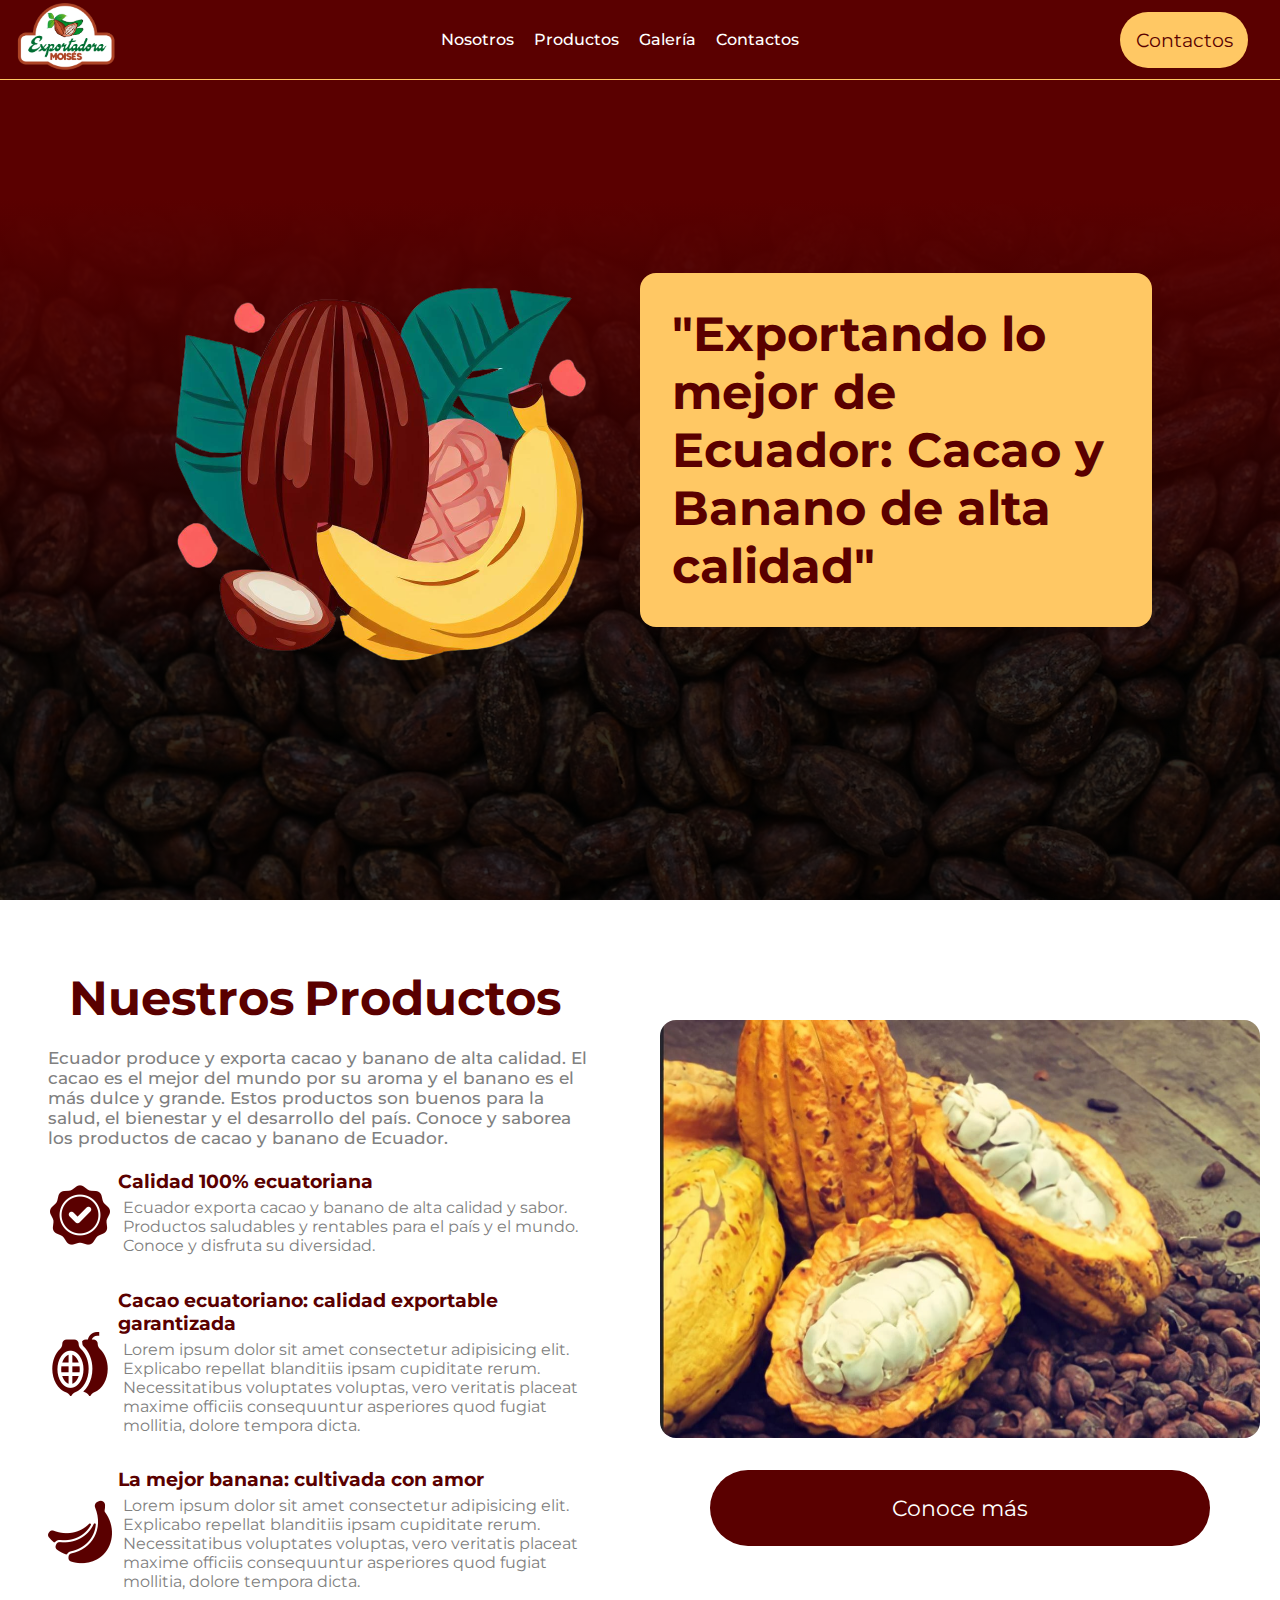
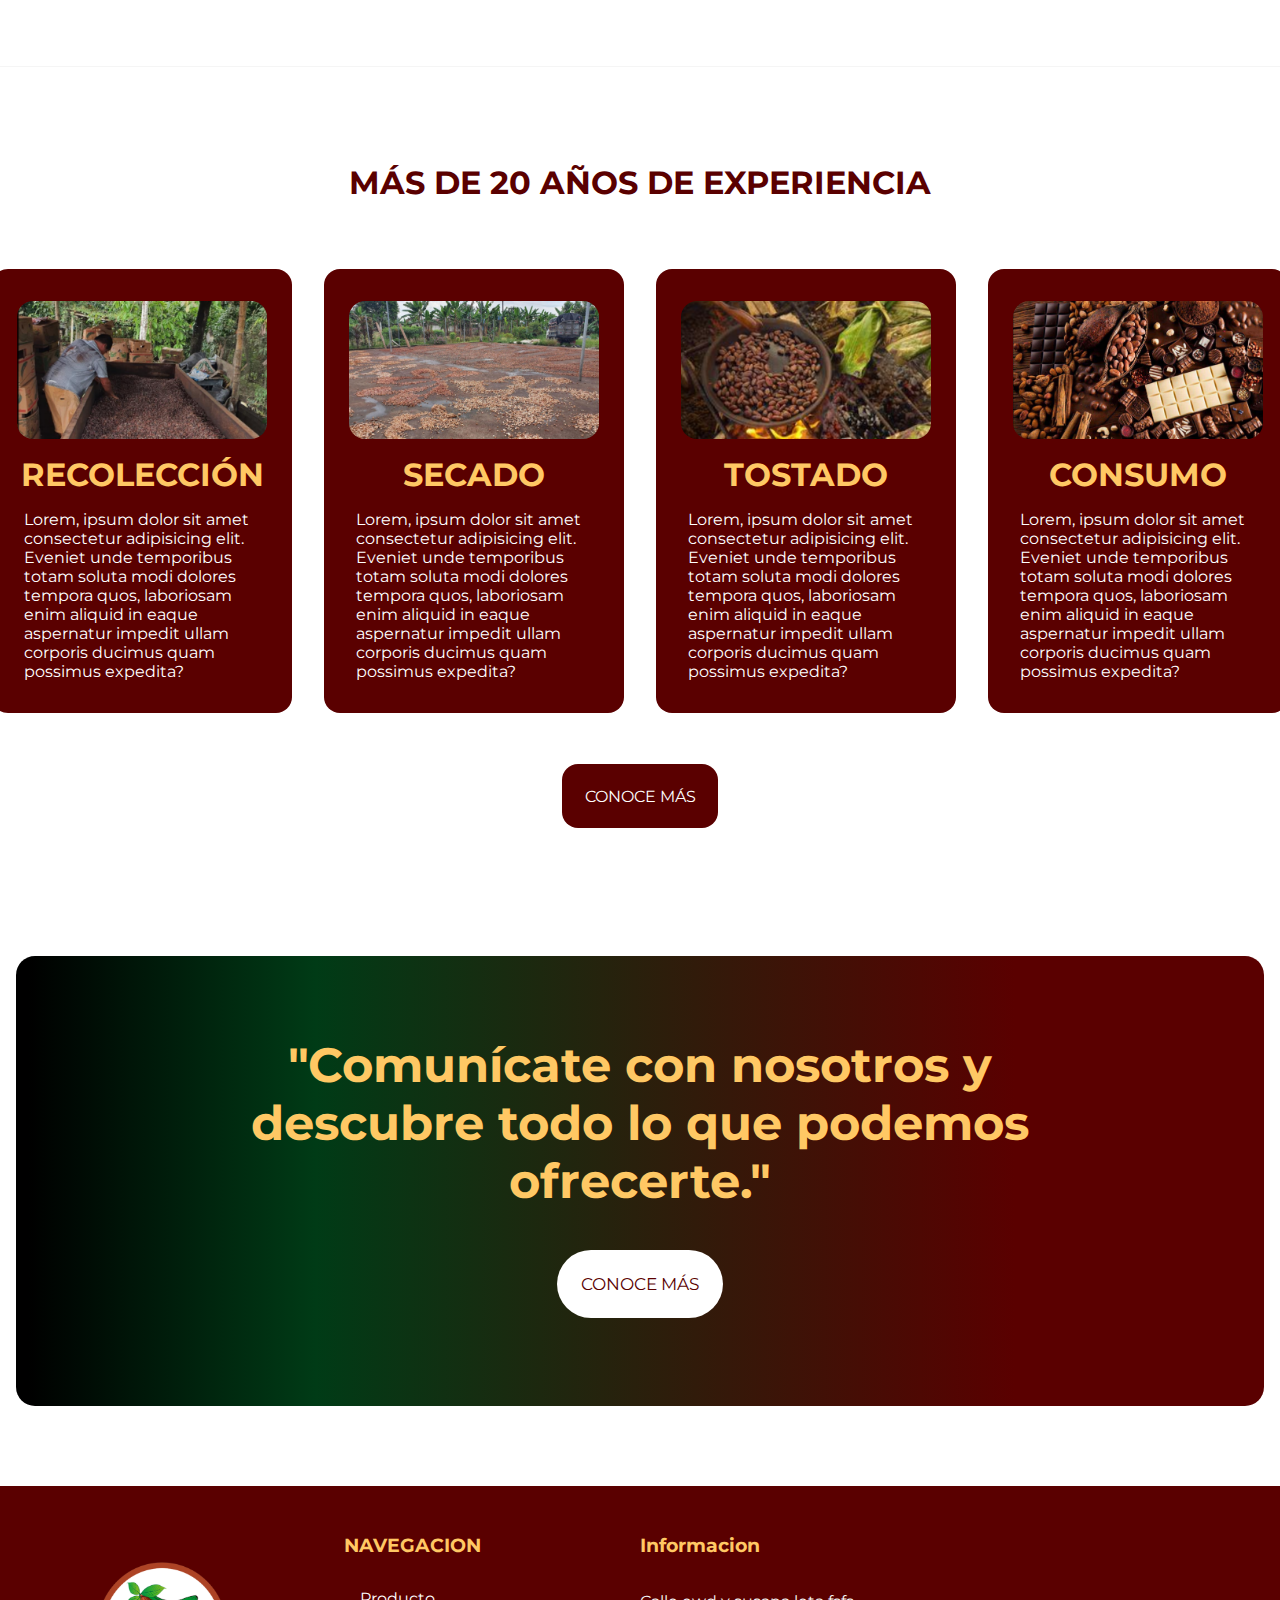
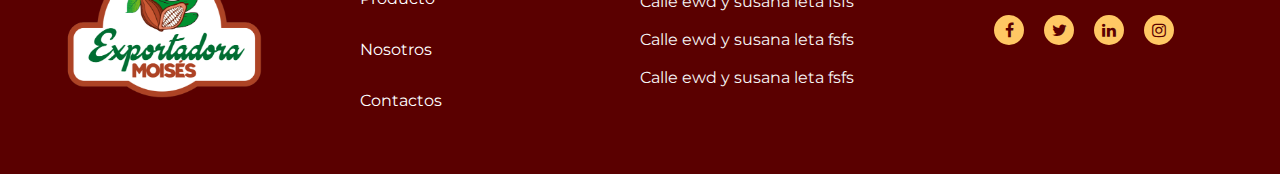
==== commit eee6de7d: "Terminamos estructura, corregir cambios pequeños" ====
--- a/index.html
+++ b/index.html
@@ -7,26 +7,15 @@
     <meta name="viewport" content="width=device-width, initial-scale=1.0">
     <link rel="stylesheet" href="styles.css">
     <link rel="stylesheet" href="https://cdnjs.cloudflare.com/ajax/libs/font-awesome/4.7.0/css/font-awesome.min.css">
-
+     <link rel="shortcut icon" href="./assets/logo-blanco.png" type="image/x-icon">
     <title>Exportadora Moisés</title>
 
 </head>
 
-<!-- <nav class="nav">
-    <div class="navbar">
-        <div class="logo">
-        </div>
-        
-
-        
-    </div>
-</nav>
- -->
-
  <nav class="navbar">
-    <div class="log">
+    <div class="logo">
         <a href="index.html" class="navbar-brand">
-            <img src="./assets/logo-fondo-blanco.png" alt="">
+            <img src="./assets/logo-blanco.png" alt="">
         </a>
     </div>
     <ul class="navbar-menu">
@@ -46,7 +35,7 @@
         <div class="container">
 
             <div class="text-l">
-
+                 <img src="/assets/cacao-banana.png" alt="" srcset="">
             </div>
             <div class="text-r">
                 <h2>
@@ -55,6 +44,8 @@
             </div>
         </div>
     </div>
+
+
 
     <div class="productos">
         <div class="producto-container">
@@ -132,7 +123,7 @@
             <div class="cards">
                 <div class="card card1">
                     <div class="imagen-card">
-                    <img src="./assets/cacao.png" alt="">
+                    <img src="./assets/recoleccion-proceso.png" alt="">
                      </div>
                     <h1>RECOLECCIÓN</h1>
                     <p>Lorem, ipsum dolor sit amet consectetur adipisicing elit. Eveniet unde temporibus totam soluta
@@ -141,7 +132,7 @@
                 </div>
                 <div class="card card2">
                     <div class="imagen-card">
-                        <img src="./assets/cacao.png" alt="">
+                        <img src="./assets/secado-proceso.png" alt="">
                     </div>
                     <h1>SECADO</h1>
                     <p>Lorem, ipsum dolor sit amet consectetur adipisicing elit. Eveniet unde temporibus totam soluta
@@ -150,9 +141,18 @@
                 </div>
                 <div class="card card3">
                     <div class="imagen-card">
-                        <img src="./assets/cacao.png" alt="">
+                        <img src="./assets/tostado-proceso.png" alt="">
                     </div>
                     <h1>TOSTADO</h1>
+                    <p>Lorem, ipsum dolor sit amet consectetur adipisicing elit. Eveniet unde temporibus totam soluta
+                        modi dolores tempora quos, laboriosam enim aliquid in eaque aspernatur impedit ullam corporis
+                        ducimus quam possimus expedita?</p>
+                </div>
+                <div class="card card4">
+                    <div class="imagen-card">
+                        <img src="./assets/consumo-proceso.png" alt="">
+                    </div>
+                    <h1>CONSUMO</h1>
                     <p>Lorem, ipsum dolor sit amet consectetur adipisicing elit. Eveniet unde temporibus totam soluta
                         modi dolores tempora quos, laboriosam enim aliquid in eaque aspernatur impedit ullam corporis
                         ducimus quam possimus expedita?</p>
@@ -178,7 +178,7 @@
     <footer>
         <div class="container-footer">
             <div class="logo">
-                <img src="./assets/logo-fondo-blanco.png" alt="" srcset="">
+                <img src="./assets/logo-blanco.png" alt="" srcset="">
             </div>
             <div class="nav-footer">
                 <h3>NAVEGACION</h1>
--- a/styles.css
+++ b/styles.css
@@ -1,8 +1,10 @@
+@import url('https://fonts.googleapis.com/css2?family=Montserrat:wght@200;300;400;500;700;900&display=swap');
 
 * {
     margin: 0;
     padding: 0;
     box-sizing: border-box;
+    font-family: 'Montserrat';
 }
 
 :root {
@@ -23,6 +25,7 @@
     border-bottom: solid 1px var(--tercero);
     position: fixed;
     width: 100%;
+   font-weight: 500;
 }
 
 .navbar-brand {
@@ -77,7 +80,7 @@
     text-align: center;
 }
 
-.log img {
+.logo img {
     width: 100px;
     position: relative;
     z-index: 3;
@@ -124,21 +127,31 @@
 }
 
 .container {
-    display: flex;
+    display: grid;
+    grid-template-columns: 1fr 1fr;
+    background: rgb(90,0,0);
+    background: linear-gradient(180deg, rgba(90,0,0,1) 22%, rgba(0,0,0,0.8155637254901961) 73%);
+
 }
 
 .text-r {
     display: flex;
     height: 100vh;
     width: 100%;
-    justify-content: center;
+    justify-content: flex-start;
+    align-items: center;
+}
+
+.text-l {
+    display: flex;
+    justify-content: flex-end;
     align-items: center;
 }
 
 .text-r h2 {
     color: var(--primario);
     font-size: 3rem;
-    width: 41%;
+    width: 80%;
     padding: 2rem;
     background: #ffc864;
     border-radius: 16px;
@@ -153,12 +166,11 @@
     align-items: center;
     overflow: hidden;
 }
-
 .producto-container {
     display: grid;
     grid-template-columns: 1fr 1fr;
-}
-
+    border-bottom: solid 1px #f5f5f5;
+}
 
 
 
@@ -226,6 +238,7 @@
 p.description {
     font-size: 1.05rem;
     color: gray;
+    font-weight: 500;
 }
 
 
@@ -247,7 +260,6 @@
 
 /*Proceso'''''''''''''''''''''''''''''''''''''''''''''''*/
 .proceso {
-    background-color: #f6f6f6;
     padding: 3rem;
 }
 
@@ -257,8 +269,8 @@
 }
 
 .title-proceso h1 {
-    color: #003b16;
-    margin-top: 3rem;
+    color: var(--primario);
+    margin: 3rem;
 }
 
 .cards {
@@ -297,12 +309,13 @@
 }
 
 .boton-proceso a {
-    background: #003b16;
+    background: var(--primario);
     padding: 1.4rem;
     font-size: 16px;
     text-decoration: none;
     border-radius: 16px;
     color: white;
+    margin-top: 2rem;
 }
 
 
@@ -313,11 +326,6 @@
     justify-content: center;
 }
 
-.card img {
-    width: 325px;
-    border-radius: 16px;
-    object-fit: cover;
-}
 
 .card h1 {
     padding: 1rem;
@@ -479,15 +487,33 @@
       display: none;
     }
 
+    .container{
+        grid-template-columns: 1fr;
+    }
+
+    .container img{
+        width: 300px;
+        margin-top: 5rem;
+    }
     .text-r h2 {
         font-size: 2rem;
         width: 80%;
         padding: 1rem;
     }
+    .text-r{
+        align-items: baseline;
+         justify-content: center;
+         height: 50vh;
+    }
+
+    .text-l{
+        height: 50vh;
+        justify-content: center;
+    }
 
     .producto-container {
         display: grid;
-        grid-template-columns: 1fr ;
+        grid-template-columns: 1fr;    
     }
 
     .cards{
@@ -506,13 +532,7 @@
     }
 
 
-    .card{
-        width: 250px;
-        padding: 1rem
-    }
-    .card img {
-     width: 250px;
-    }
+   
 
     .producto-container .title{
         flex-direction: column;
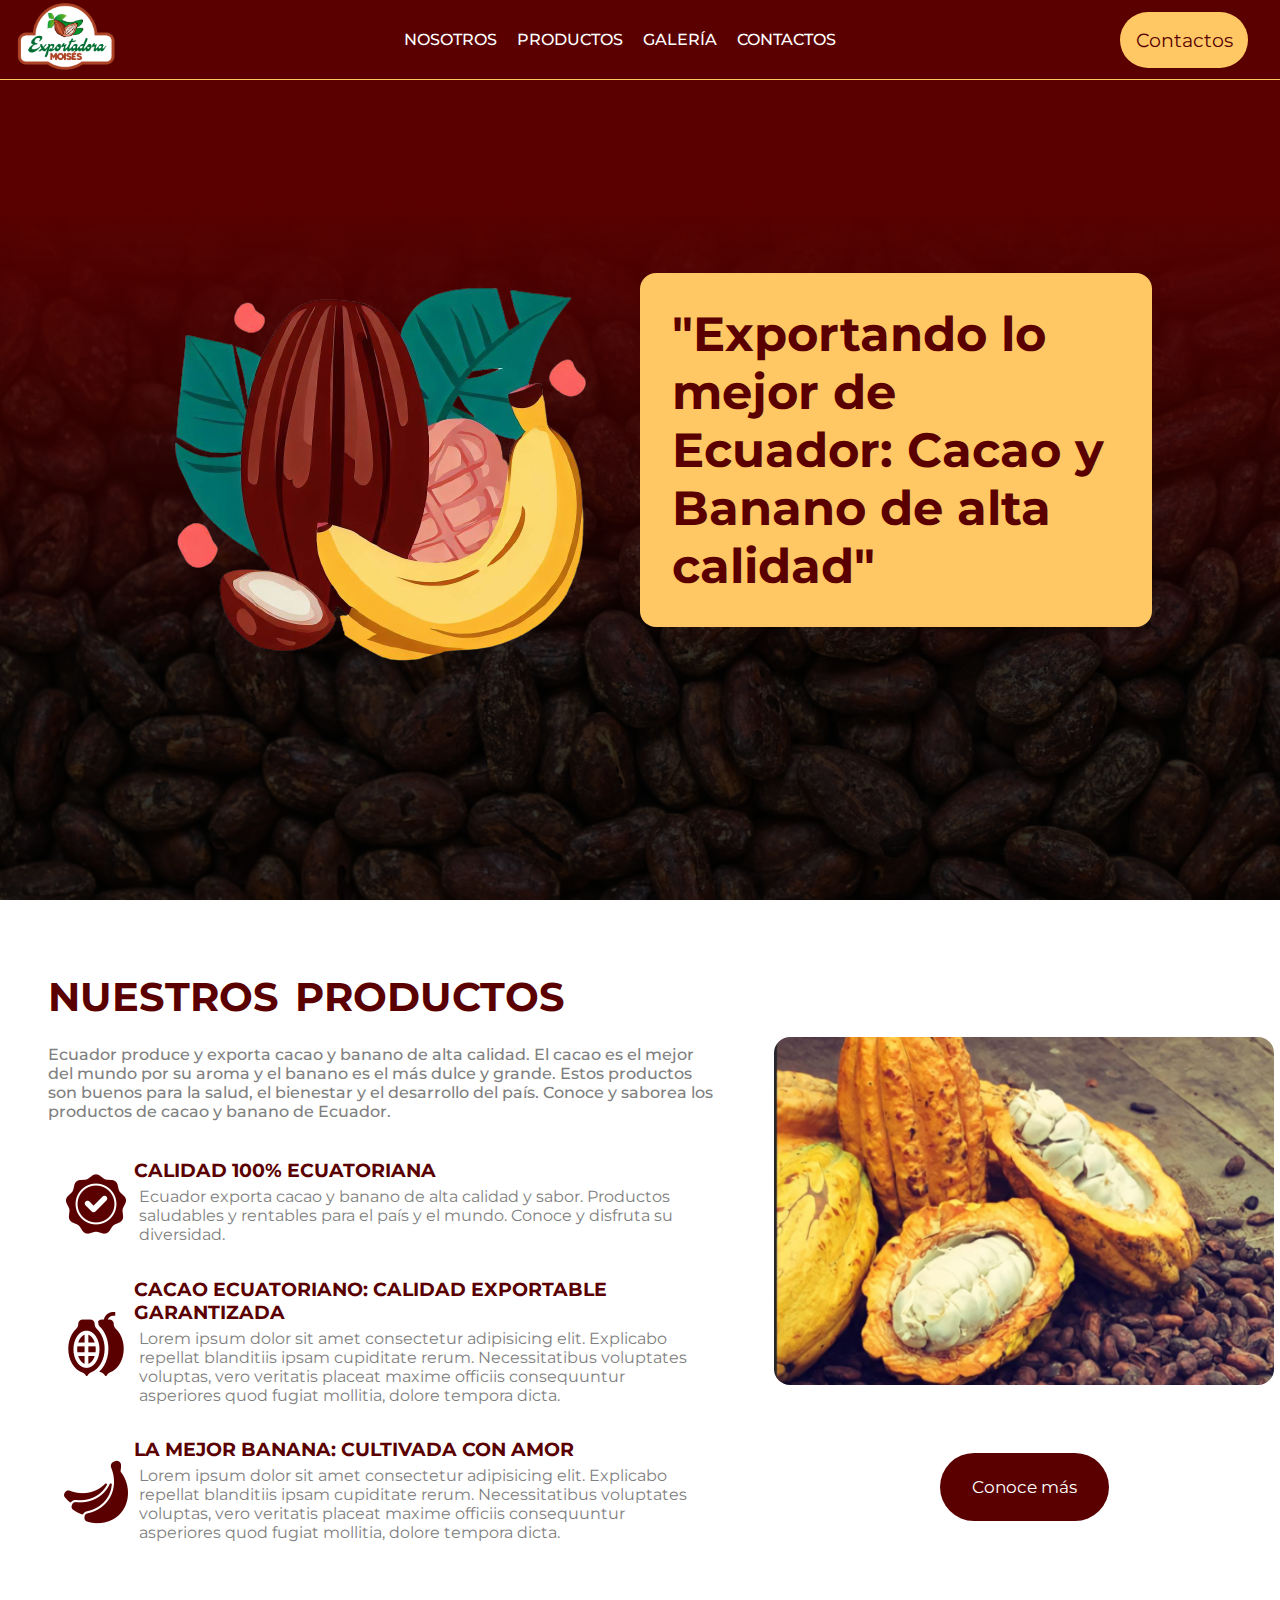
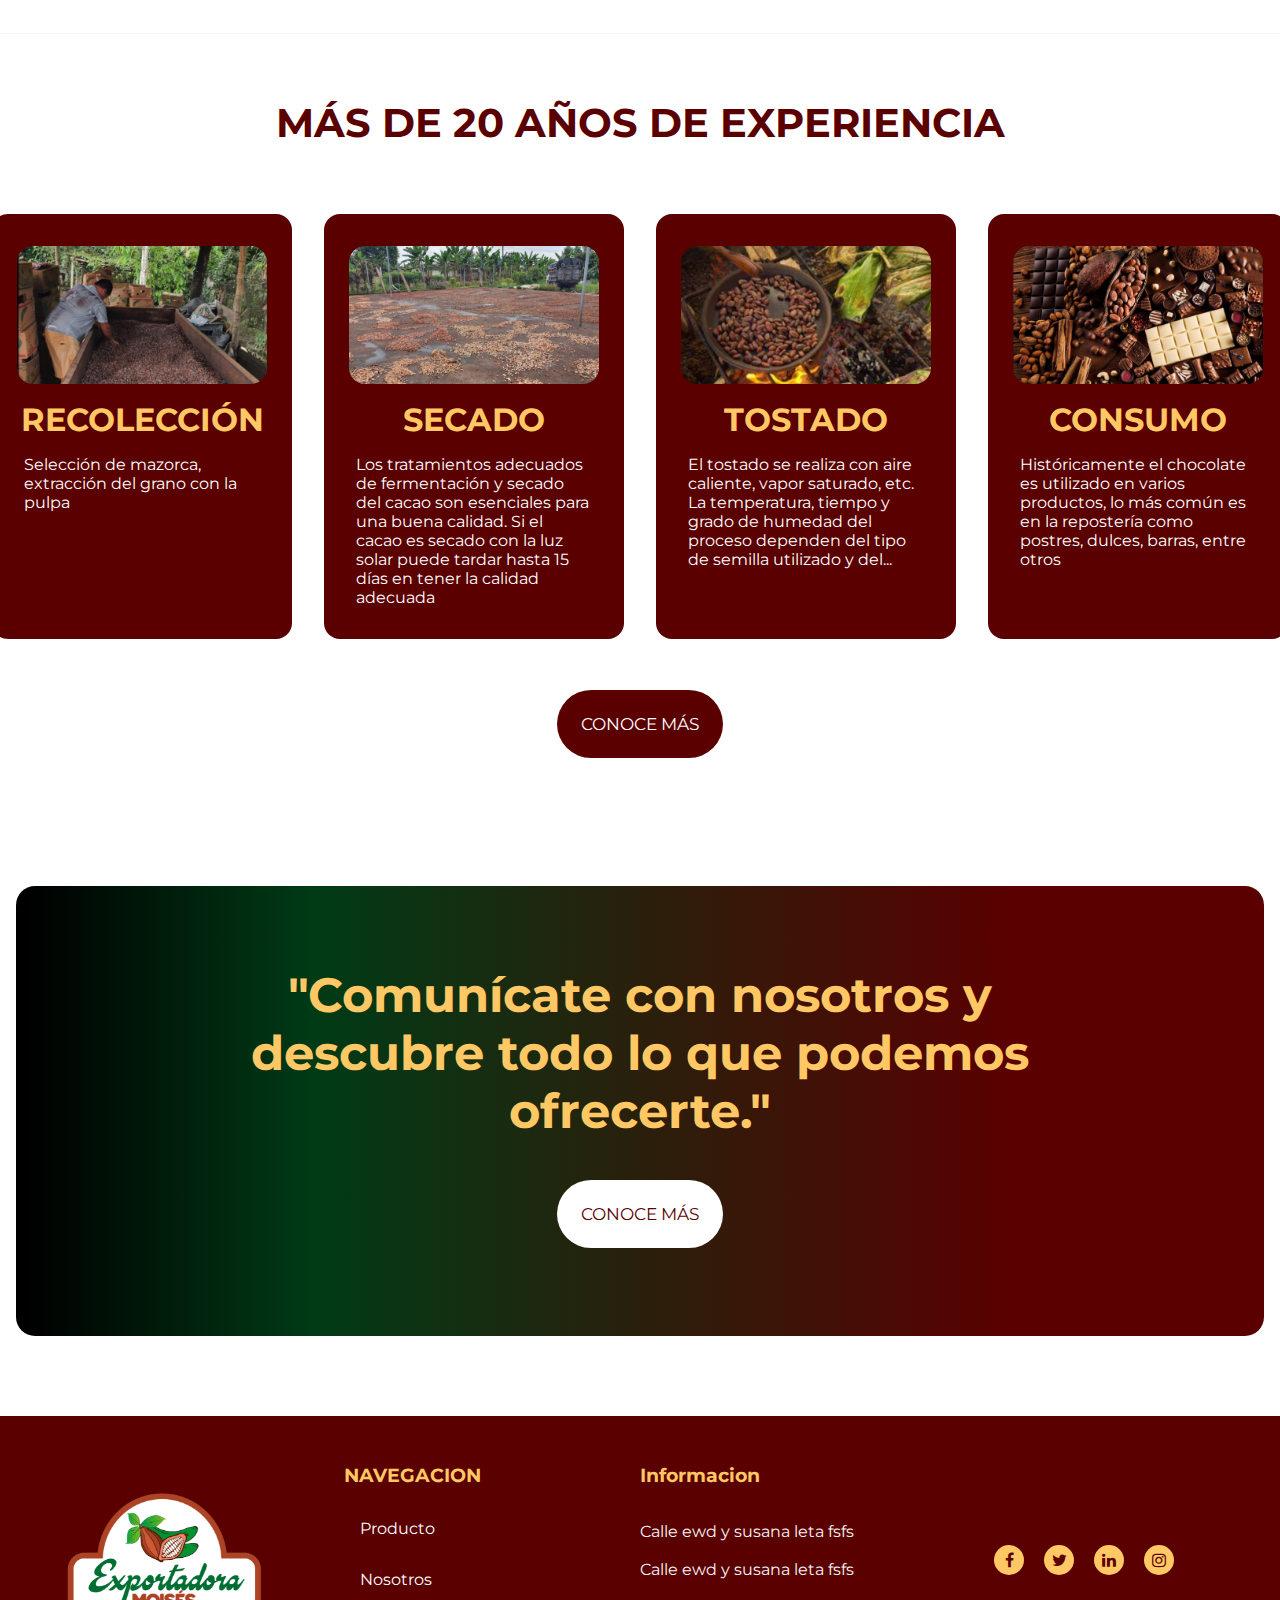
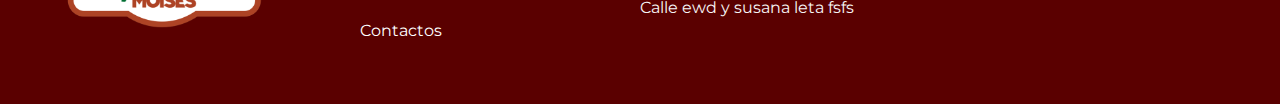
==== commit c0f39308: "Observaciones y cambios responsive" ====
--- a/index.html
+++ b/index.html
@@ -7,22 +7,22 @@
     <meta name="viewport" content="width=device-width, initial-scale=1.0">
     <link rel="stylesheet" href="styles.css">
     <link rel="stylesheet" href="https://cdnjs.cloudflare.com/ajax/libs/font-awesome/4.7.0/css/font-awesome.min.css">
-     <link rel="shortcut icon" href="./assets/logo-blanco.png" type="image/x-icon">
+    <link rel="shortcut icon" href="./assets/logo-blanco.png" type="image/x-icon">
     <title>Exportadora Moisés</title>
 
 </head>
 
- <nav class="navbar">
+<nav class="navbar">
     <div class="logo">
         <a href="index.html" class="navbar-brand">
             <img src="./assets/logo-blanco.png" alt="">
         </a>
     </div>
     <ul class="navbar-menu">
-        <li><a href="nosotros.html">Nosotros</a></li>
-        <li><a href="productos.html">Productos</a></li>
-        <li><a href="galeria.html">Galería</a></li>
-        <li><a href="contactos.html">Contactos</a></li>
+        <li><a href="nosotros.html">NOSOTROS</a></li>
+        <li><a href="productos.html">PRODUCTOS</a></li>
+        <li><a href="galeria.html">GALERÍA</a></li>
+        <li><a href="contactos.html">CONTACTOS</a></li>
     </ul>
     <span class="navbar-toggle" id="js-navbar-toggle">&#9776;</span>
     <div class="boton">
@@ -35,7 +35,7 @@
         <div class="container">
 
             <div class="text-l">
-                 <img src="/assets/cacao-banana.png" alt="" srcset="">
+                <img src="/assets/cacao-banana.png" alt="" srcset="">
             </div>
             <div class="text-r">
                 <h2>
@@ -101,14 +101,16 @@
                         </div>
                     </div>
 
-                    
+
                 </div>
             </div>
 
             <div class="left-product">
-                <img src="./assets/cacao-b.png" alt="" srcset="">
+                <div class="imagen">
+                    <img src="./assets/cacao-b.png" alt="" srcset="">
+                </div>
                 <div class="boton1 boton-productos">
-                    <a href="">Conoce más</a>
+                    <a href="productos.html">Conoce más</a>
                 </div>
             </div>
 
@@ -123,39 +125,37 @@
             <div class="cards">
                 <div class="card card1">
                     <div class="imagen-card">
-                    <img src="./assets/recoleccion-proceso.png" alt="">
-                     </div>
+                        <img src="./assets/recoleccion-proceso.png" alt="">
+                    </div>
                     <h1>RECOLECCIÓN</h1>
-                    <p>Lorem, ipsum dolor sit amet consectetur adipisicing elit. Eveniet unde temporibus totam soluta
-                        modi dolores tempora quos, laboriosam enim aliquid in eaque aspernatur impedit ullam corporis
-                        ducimus quam possimus expedita?</p>
+                    <p>Selección de mazorca, extracción del grano con la pulpa</p>
                 </div>
                 <div class="card card2">
                     <div class="imagen-card">
                         <img src="./assets/secado-proceso.png" alt="">
                     </div>
                     <h1>SECADO</h1>
-                    <p>Lorem, ipsum dolor sit amet consectetur adipisicing elit. Eveniet unde temporibus totam soluta
-                        modi dolores tempora quos, laboriosam enim aliquid in eaque aspernatur impedit ullam corporis
-                        ducimus quam possimus expedita?</p>
+                    <p>Los tratamientos adecuados de fermentación y secado del cacao son esenciales para una buena
+                        calidad. Si el cacao es secado con la luz solar puede tardar hasta 15 días en tener la calidad
+                        adecuada</p>
                 </div>
                 <div class="card card3">
                     <div class="imagen-card">
                         <img src="./assets/tostado-proceso.png" alt="">
                     </div>
                     <h1>TOSTADO</h1>
-                    <p>Lorem, ipsum dolor sit amet consectetur adipisicing elit. Eveniet unde temporibus totam soluta
-                        modi dolores tempora quos, laboriosam enim aliquid in eaque aspernatur impedit ullam corporis
-                        ducimus quam possimus expedita?</p>
+                    <p>El tostado se realiza con aire caliente, vapor saturado, etc. La temperatura,
+                        tiempo y grado de humedad del proceso dependen del tipo de semilla utilizado y del...
+                    </p>
                 </div>
                 <div class="card card4">
                     <div class="imagen-card">
                         <img src="./assets/consumo-proceso.png" alt="">
                     </div>
                     <h1>CONSUMO</h1>
-                    <p>Lorem, ipsum dolor sit amet consectetur adipisicing elit. Eveniet unde temporibus totam soluta
-                        modi dolores tempora quos, laboriosam enim aliquid in eaque aspernatur impedit ullam corporis
-                        ducimus quam possimus expedita?</p>
+                    <p>
+                        Históricamente el chocolate es utilizado en varios productos, lo más común es en la repostería como postres, dulces, barras, entre otros
+                        </p>
                 </div>
             </div>
             <div class="boton-proceso">
@@ -182,15 +182,15 @@
             </div>
             <div class="nav-footer">
                 <h3>NAVEGACION</h1>
-                <ul>
-                    <li><a href="">Producto</a></li>
-                    <li><a href="">Nosotros</a></li>
-                    <li><a href="">Contactos</a></li>
-
-                </ul>
+                    <ul>
+                        <li><a href="">Producto</a></li>
+                        <li><a href="">Nosotros</a></li>
+                        <li><a href="">Contactos</a></li>
+
+                    </ul>
             </div>
             <div class="informacion-sociales">
-                 <div class="informacion">
+                <div class="informacion">
                     <h3>Informacion</h3>
                     <div class="icon-dereccion">
                         <img src="" alt="">
@@ -204,15 +204,15 @@
                         <img src="" alt="">
                         <p> Calle ewd y susana leta fsfs </p>
                     </div>
-                 </div>
-                
-            </div>
-            <div class ="social-links">
+                </div>
+
+            </div>
+            <div class="social-links">
                 <a href="https://www.facebook.com/VerisEcuador/" class="fa fa-facebook" target="_blank"></a>
                 <a href="https://twitter.com/verisecuador" class="fa fa-twitter" target="_blank"></a>
                 <a href="https://ec.linkedin.com/company/verisecuador" class="fa fa-linkedin" target="_blank"></a>
                 <a href="https://www.instagram.com/veris_ecuador/" class="fa fa-instagram" target="_blank"></a>
-                </div>
+            </div>
         </div>
     </footer>
 </body>
--- a/styles.css
+++ b/styles.css
@@ -26,6 +26,7 @@
     position: fixed;
     width: 100%;
    font-weight: 500;
+   z-index: 1;
 }
 
 .navbar-brand {
@@ -50,7 +51,7 @@
 }
 
 .navbar-menu a:hover {
-    color: #FFD700;
+    color: var(--tercero);
 }
 
 .navbar-toggle {
@@ -78,6 +79,12 @@
     background: var(--tercero);
     width: 8rem;
     text-align: center;
+}
+
+.boton a:hover {
+    background: none;
+    border: solid 3px var(--tercero);
+    color: var(--tercero);
 }
 
 .logo img {
@@ -168,7 +175,7 @@
 }
 .producto-container {
     display: grid;
-    grid-template-columns: 1fr 1fr;
+    grid-template-columns: 1.5fr 1fr;
     border-bottom: solid 1px #f5f5f5;
 }
 
@@ -184,15 +191,17 @@
 
 .title {
     display: flex;
-    padding: 1rem;
+    padding: 1.5rem 0;
     width: 100%;
+    gap: 1rem;
 
 }
 
 .title h1 {
     color: var(--primario);
-    padding: 5px;
-    font-size: 3rem;
+    font-size: 2.5rem;
+    text-transform: uppercase;
+    gap: 1rem;
 }
 
 .left-product {
@@ -203,10 +212,13 @@
 }
 
 .left-product img {
-    width: 600px;
+    width:500px;
     border-radius: 16px;
 }
 
+.container-description {
+    margin: 1rem;
+}
 
 
 .element {
@@ -228,6 +240,7 @@
 
 .title-description-product h3 {
     color: var(--primario);
+    text-transform: uppercase;
 }
 
 .title-description-product p {
@@ -236,13 +249,33 @@
 }
 
 p.description {
-    font-size: 1.05rem;
+    font-size: 1rem;
     color: gray;
     font-weight: 500;
 }
 
-
-.boton1.boton-productos {
+.imagen {
+    height: 60%;
+}
+
+
+.boton1.boton-productos a {
+    padding: 1.5rem 2rem;
+    background: var(--primario);
+    color: white;
+    text-decoration: none;
+    border-radius: 50px;
+    font-size: 17px;
+}
+
+.boton1.boton-productos a:hover{
+    background: white;
+    border: solid 3px var(--primario);
+    color: var(--primario);
+}
+
+
+/* .boton1.boton-productos {
     display: flex;
     padding: 1.5rem;
     background: var(--primario);
@@ -250,12 +283,20 @@
     border-radius: 50px;
     margin-top: 2rem;
     width: 500px;
+    cursor: pointer;
+  }
+  .boton1.boton-productos:hover{
+    background: none;
+    border: solid 3px var(--primario);
   }
 .boton1.boton-productos a {
     color: white;
     text-decoration: none;
     font-size: 1.4rem;
 }
+.boton1 boton-productos a:hover{
+    color: var(--primario)!important;
+} */
 
 
 /*Proceso'''''''''''''''''''''''''''''''''''''''''''''''*/
@@ -270,7 +311,9 @@
 
 .title-proceso h1 {
     color: var(--primario);
-    margin: 3rem;
+    margin: 1rem 3rem 3rem 3rem;
+    text-transform: uppercase;
+    font-size: 2.5rem;
 }
 
 .cards {
@@ -284,13 +327,14 @@
     width: 250px;
     border-radius: 16px;
     object-fit: cover;
+
 }
 
 .card {
     background: #5a0000;
     padding: 2rem;
     border-radius: 1rem;
-    justify-content: center;
+    justify-content: start;
     align-items: center;
     display: flex;
     flex-direction: column;
@@ -308,14 +352,22 @@
     text-align: center;
 }
 
+
+
 .boton-proceso a {
     background: var(--primario);
-    padding: 1.4rem;
-    font-size: 16px;
-    text-decoration: none;
-    border-radius: 16px;
+    padding: 1.5rem;
+    font-size: 17px;
+    text-decoration: none;
+    border-radius: 50px;
     color: white;
     margin-top: 2rem;
+}
+
+.boton-proceso a:hover {
+    background: white;
+    color: var(--primario);
+    border: solid 3px var(--primario);
 }
 
 
@@ -367,6 +419,11 @@
     text-decoration: none;
     border-radius: 40px;
     color: var(--primario);
+} 
+.boton-consultas a:hover {
+    border: solid 3px var(--tercero);
+    background: none;
+    color: var(--tercero);
 }
 
 .boton-consultas {
@@ -513,7 +570,8 @@
 
     .producto-container {
         display: grid;
-        grid-template-columns: 1fr;    
+        grid-template-columns: 1fr;  
+        margin-bottom: 3rem;  
     }
 
     .cards{
@@ -531,7 +589,11 @@
         gap: 2rem;
     }
 
-
+    footer .logo {
+        justify-content: center;
+        z-index: 0;
+        position: relative;
+    }
    
 
     .producto-container .title{
@@ -551,10 +613,8 @@
     }
 
     .left-product img {
-        width: 300px;
-    }
-
-    .boton1.boton-productos {
-        width: 15rem;
-    }
+        display: none;
+    }
+
+
   }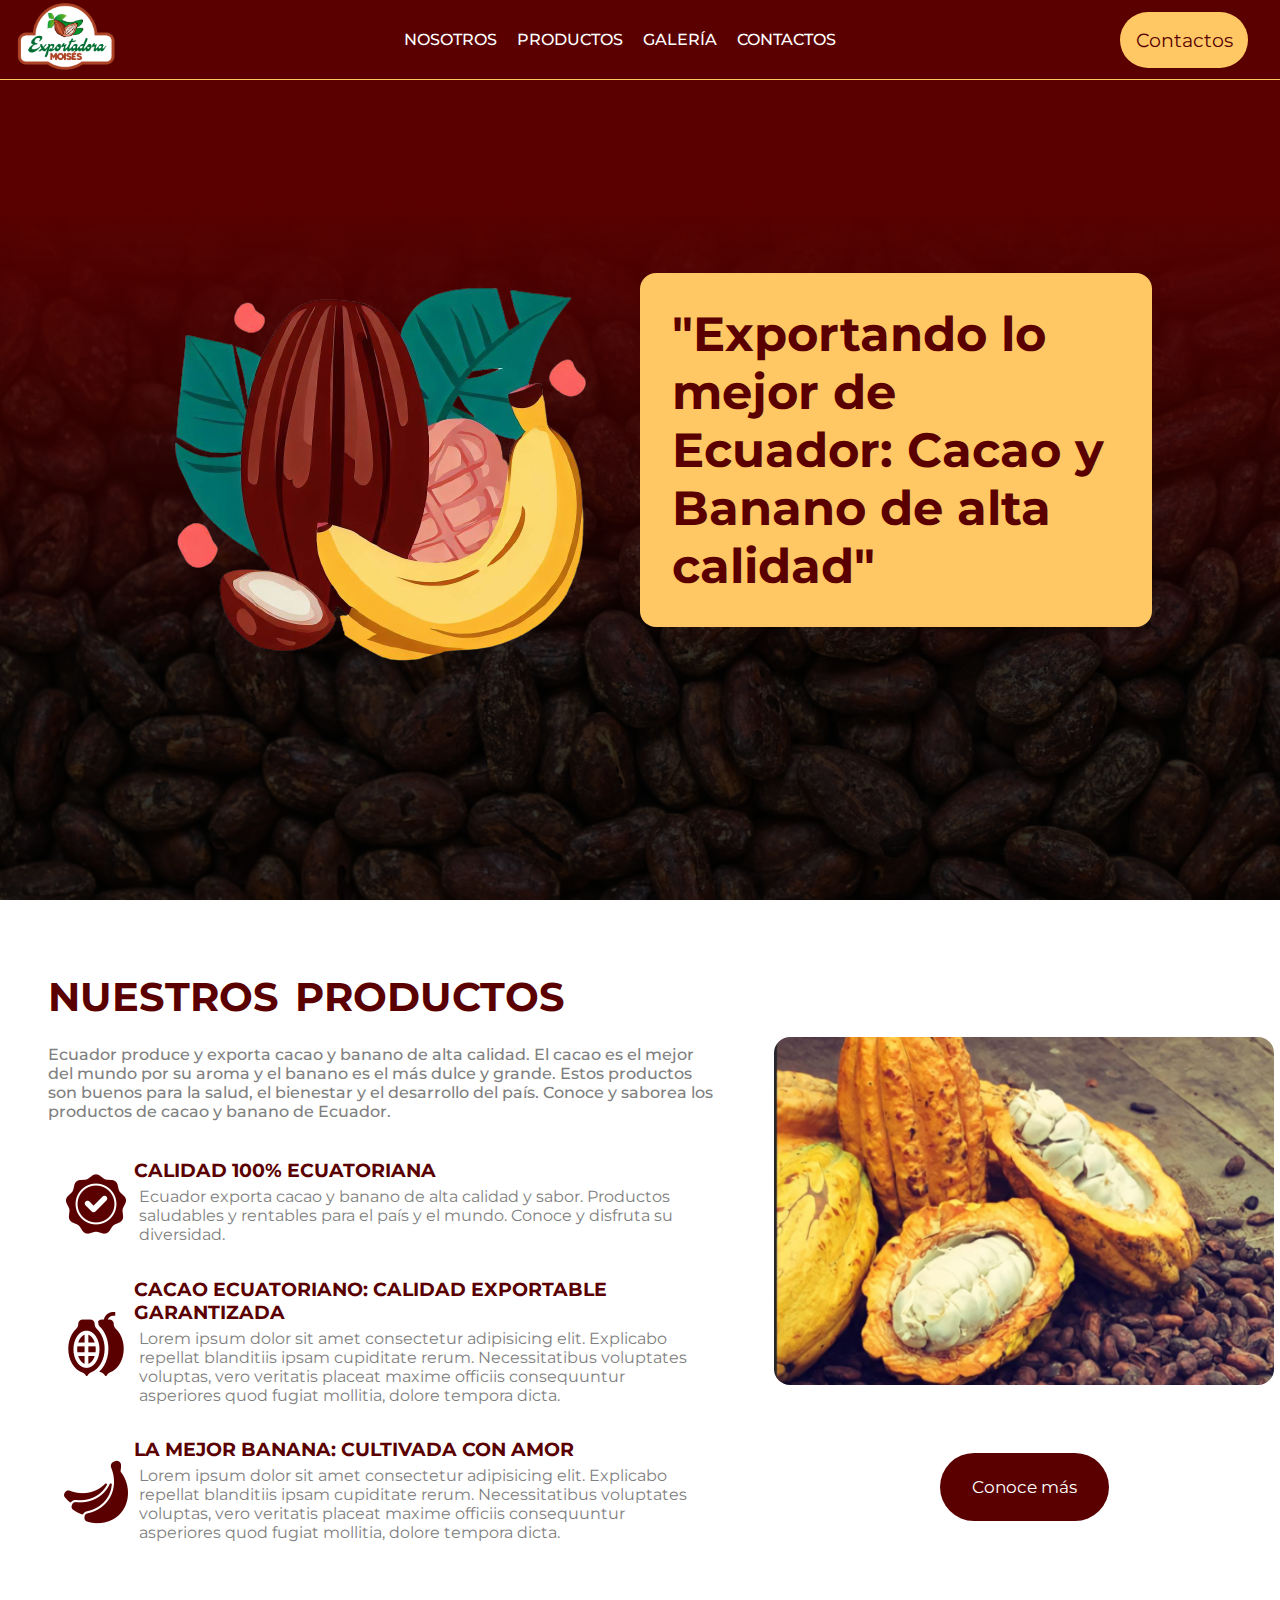
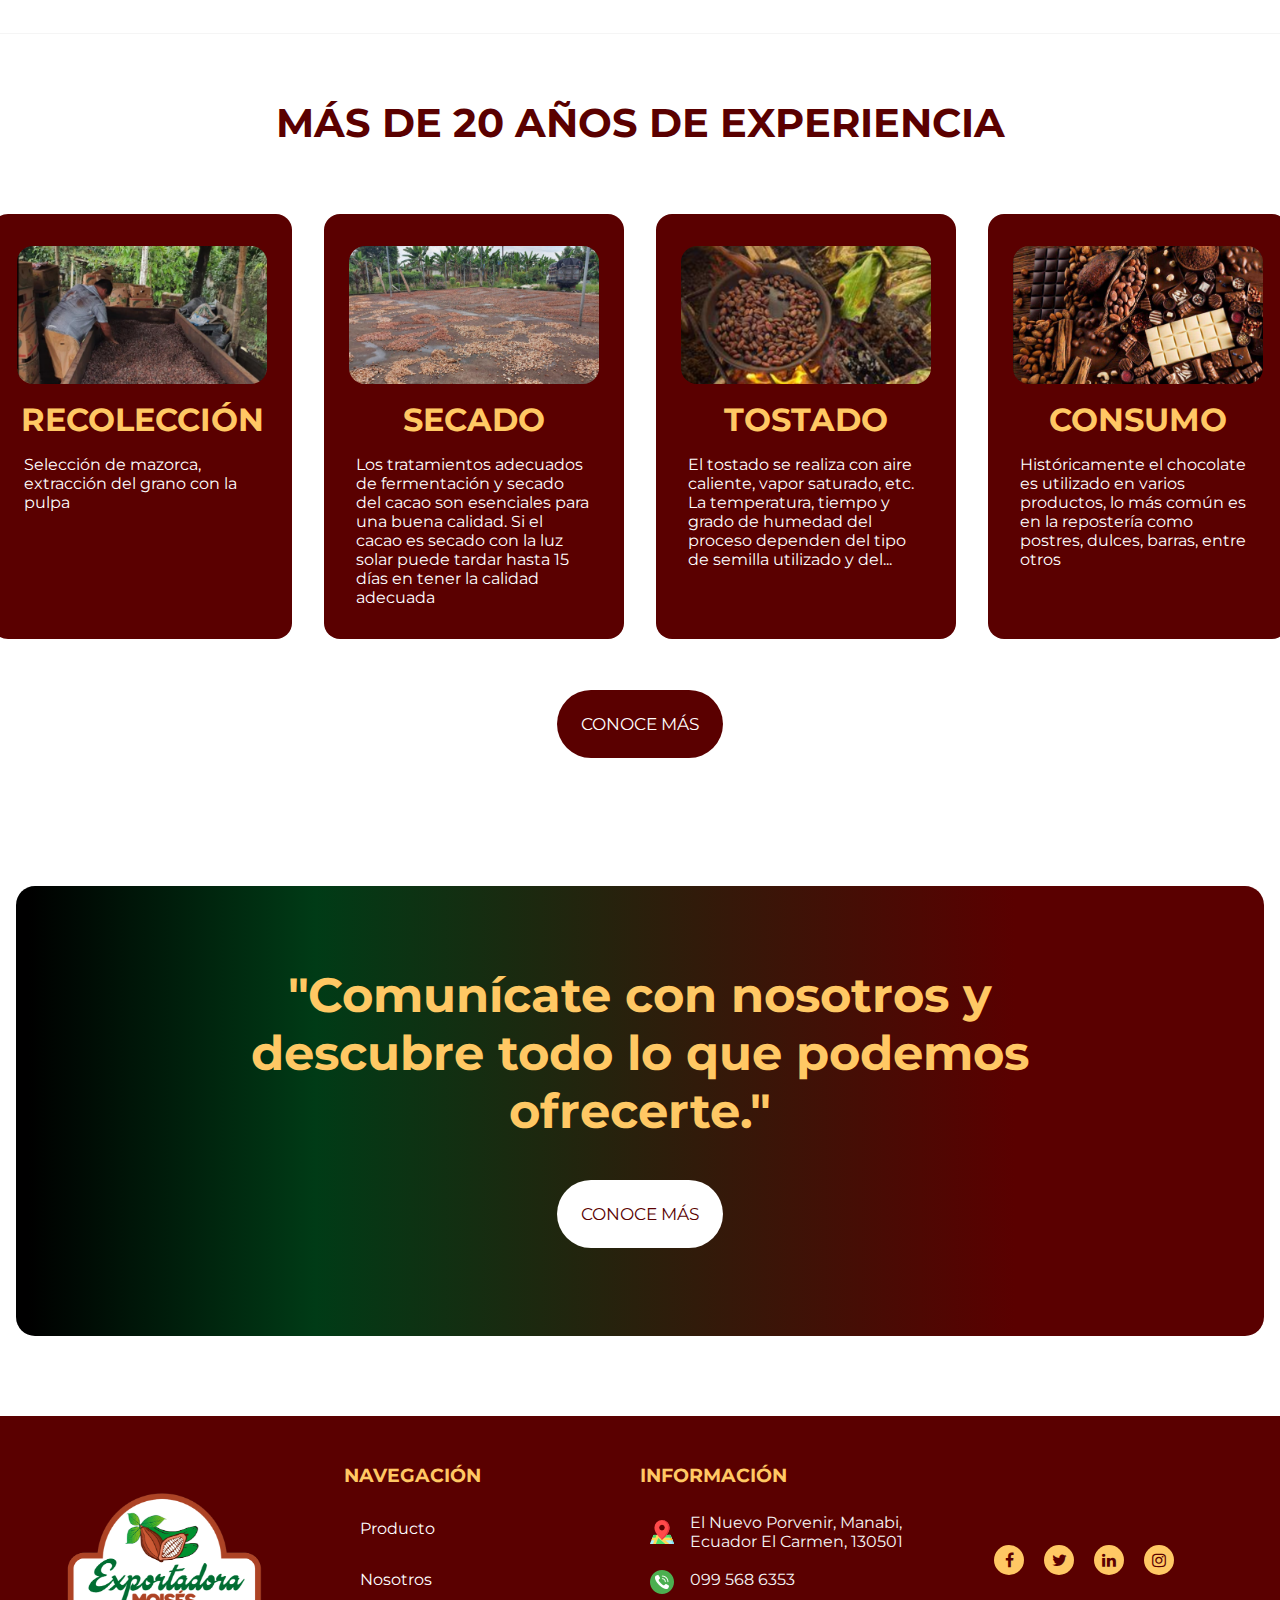
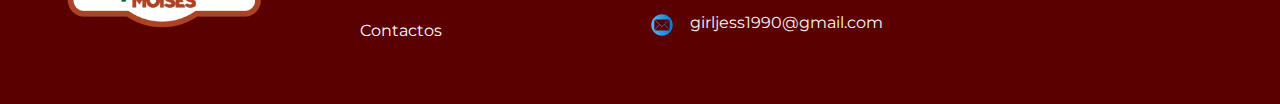
==== commit 5e9319f5: "Terminado diseño estructura y responsive, continuamos con detalles" ====
--- a/index.html
+++ b/index.html
@@ -181,7 +181,7 @@
                 <img src="./assets/logo-blanco.png" alt="" srcset="">
             </div>
             <div class="nav-footer">
-                <h3>NAVEGACION</h1>
+                <h3>NAVEGACIÓN</h1>
                     <ul>
                         <li><a href="">Producto</a></li>
                         <li><a href="">Nosotros</a></li>
@@ -191,19 +191,21 @@
             </div>
             <div class="informacion-sociales">
                 <div class="informacion">
-                    <h3>Informacion</h3>
-                    <div class="icon-dereccion">
-                        <img src="" alt="">
-                        <p> Calle ewd y susana leta fsfs </p>
-                    </div>
-                    <div class="icon-telefono">
-                        <img src="" alt="">
-                        <p> Calle ewd y susana leta fsfs </p>
-                    </div>
-                    <div class="icon-mail">
-                        <img src="" alt="">
-                        <p> Calle ewd y susana leta fsfs </p>
-                    </div>
+                    <h3>INFORMACIÓN</h3>
+                    <div class="bloque icon-dereccion">
+                        <img src="assets/mapa.png" alt="">
+                        <p> El Nuevo Porvenir, Manabi, Ecuador El Carmen, 130501
+
+                        </p>
+                    </div>
+                    <div class="bloque icon-telefono">
+                        <img src="assets/llamada.png" alt="">
+                        <p> 099 568 6353 </p>
+                    </div>
+                    <div class="bloque icon-mail">
+                        <img src="assets/correo.png" alt="">
+                       <p> girljess1990@gmail.com</p>
+                    </div> 
                 </div>
 
             </div>
--- a/styles.css
+++ b/styles.css
@@ -275,28 +275,7 @@
 }
 
 
-/* .boton1.boton-productos {
-    display: flex;
-    padding: 1.5rem;
-    background: var(--primario);
-    justify-content: center;
-    border-radius: 50px;
-    margin-top: 2rem;
-    width: 500px;
-    cursor: pointer;
-  }
-  .boton1.boton-productos:hover{
-    background: none;
-    border: solid 3px var(--primario);
-  }
-.boton1.boton-productos a {
-    color: white;
-    text-decoration: none;
-    font-size: 1.4rem;
-}
-.boton1 boton-productos a:hover{
-    color: var(--primario)!important;
-} */
+
 
 
 /*Proceso'''''''''''''''''''''''''''''''''''''''''''''''*/
@@ -469,6 +448,15 @@
     color: #f6f6f6;
 }
 
+.bloque {
+    display: flex;
+    flex-direction: row;
+    padding: .6rem;
+}
+.bloque img {
+    object-fit: contain;
+    padding-right: 1rem;
+}
 
 .social-links {
     display: flex;
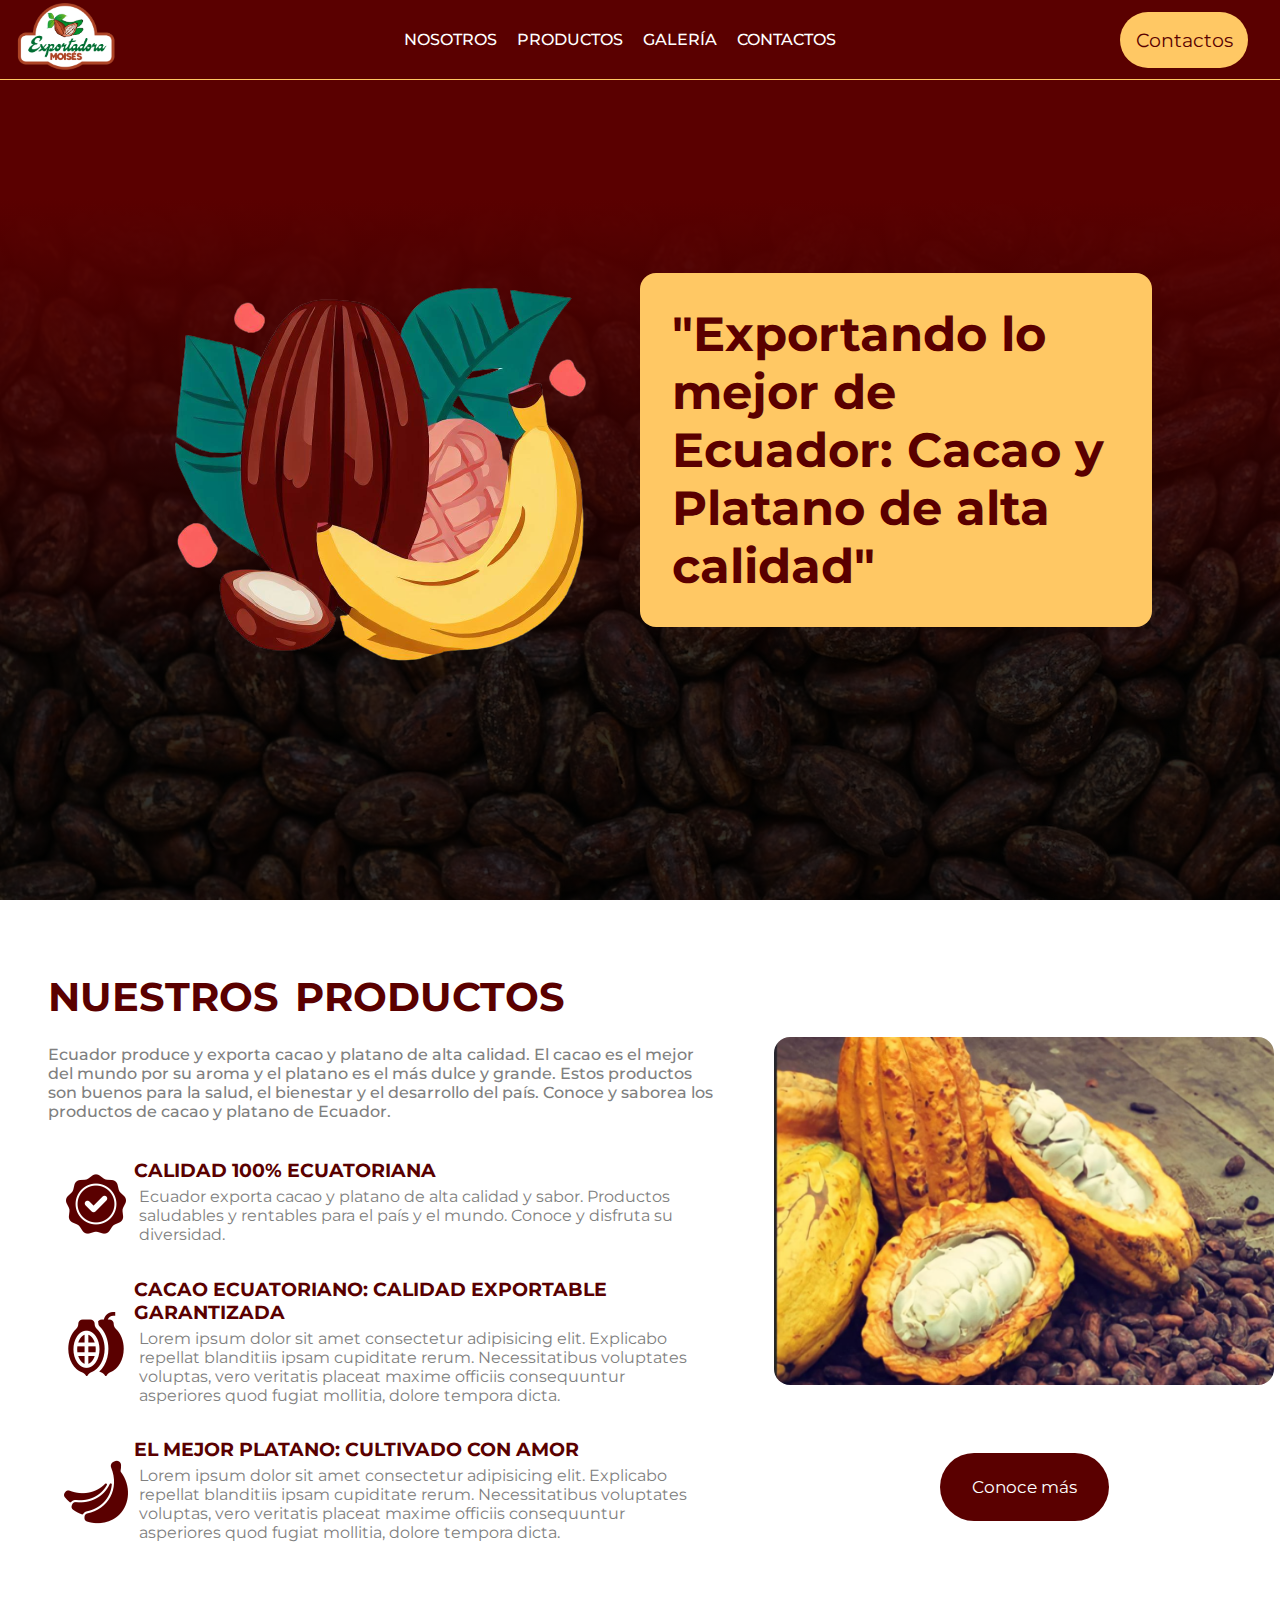
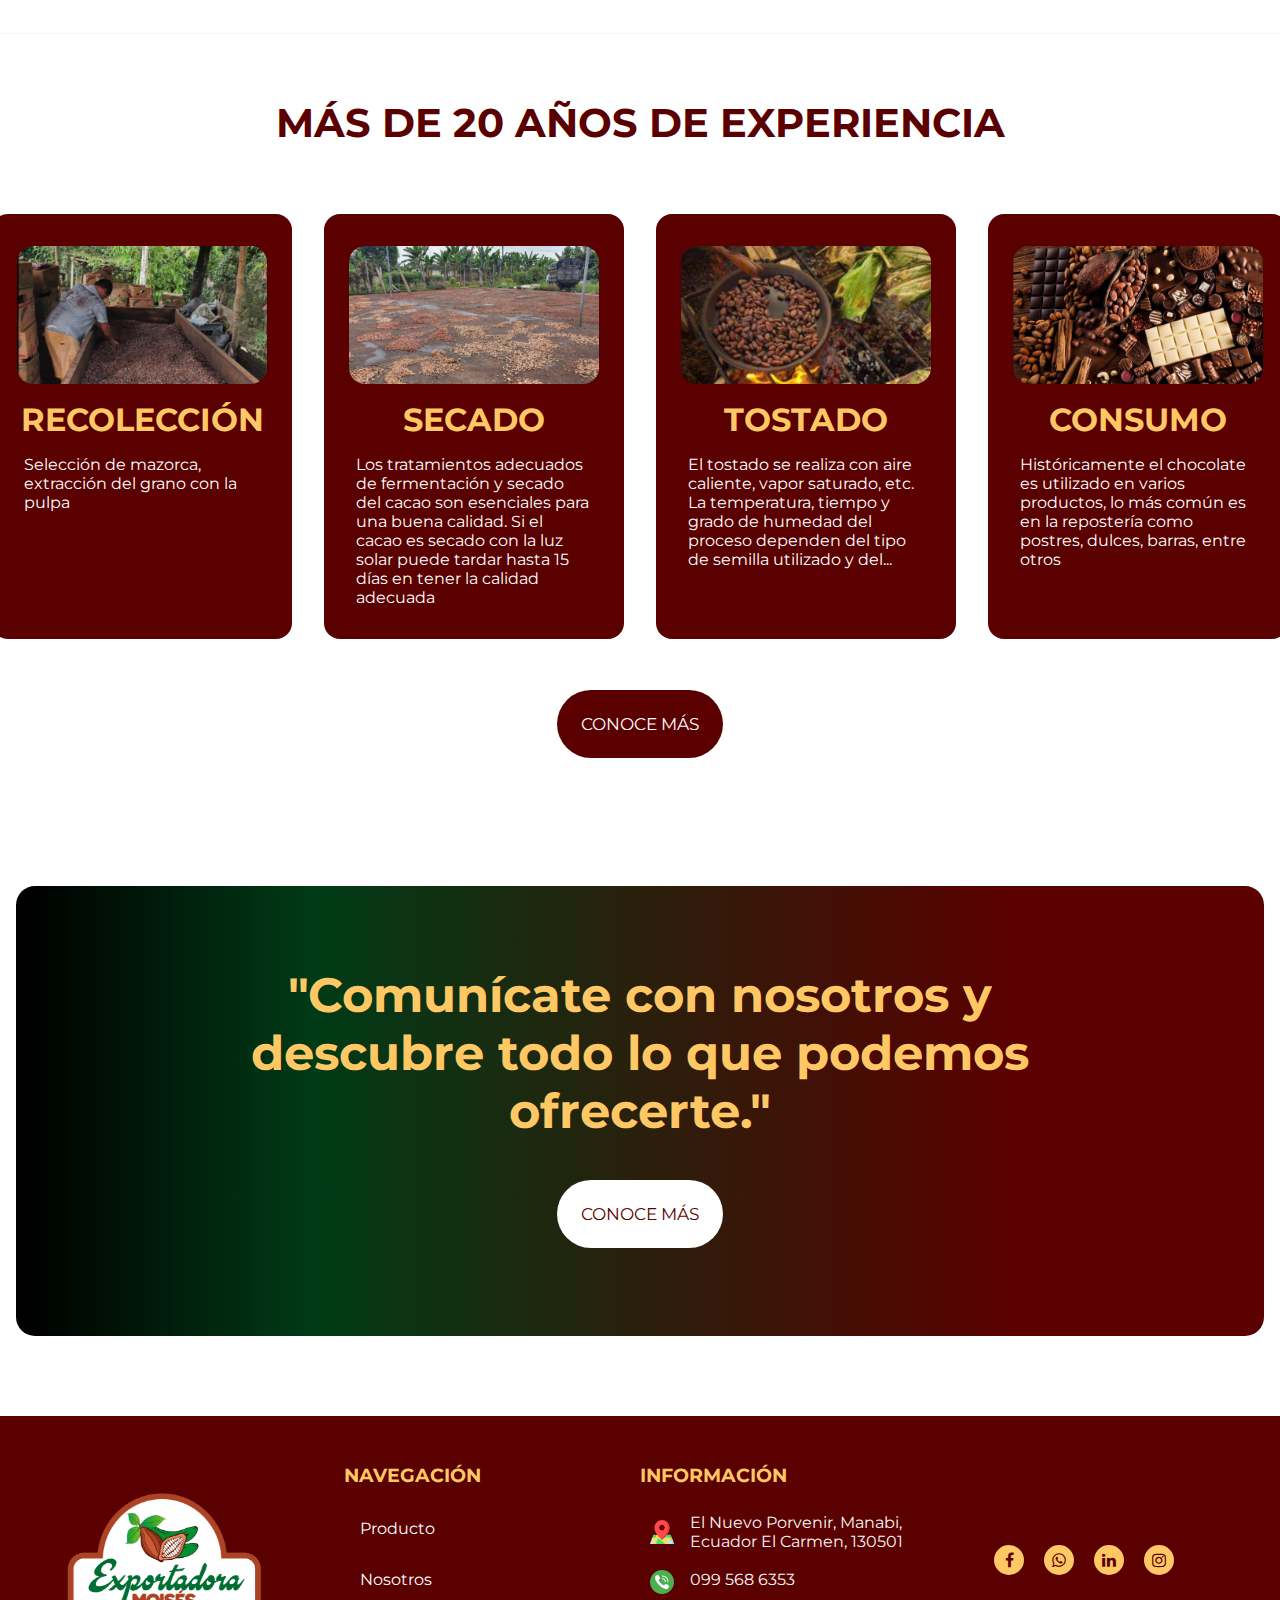
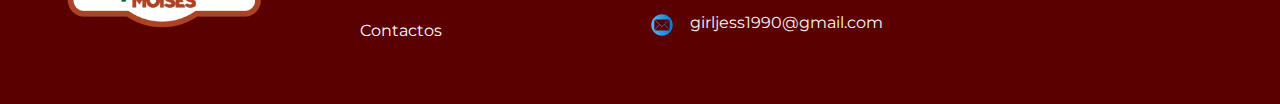
==== commit b85b1586: "Falta platano proceso y equipo" ====
--- a/index.html
+++ b/index.html
@@ -39,7 +39,7 @@
             </div>
             <div class="text-r">
                 <h2>
-                    "Exportando lo mejor de Ecuador: Cacao y Banano de alta calidad"
+                    "Exportando lo mejor de Ecuador: Cacao y Platano de alta calidad"
                 </h2>
             </div>
         </div>
@@ -57,9 +57,9 @@
                 </div>
 
                 <p class="description">
-                    Ecuador produce y exporta cacao y banano de alta calidad. El cacao es el mejor del mundo por su
-                    aroma y el banano es el más dulce y grande. Estos productos son buenos para la salud, el bienestar y
-                    el desarrollo del país. Conoce y saborea los productos de cacao y banano de Ecuador.
+                    Ecuador produce y exporta cacao y platano de alta calidad. El cacao es el mejor del mundo por su
+                    aroma y el platano es el más dulce y grande. Estos productos son buenos para la salud, el bienestar y
+                    el desarrollo del país. Conoce y saborea los productos de cacao y platano de Ecuador.
                 </p>
 
                 <div class="container-description">
@@ -68,7 +68,7 @@
                         <img src="./assets/ExMoIcon.png" alt="" srcset="">
                         <div class="title-description-product">
                             <h3>Calidad 100% ecuatoriana</h3>
-                            <p>Ecuador exporta cacao y banano de alta calidad y sabor. Productos saludables y rentables
+                            <p>Ecuador exporta cacao y platano de alta calidad y sabor. Productos saludables y rentables
                                 para el país y el mundo. Conoce y disfruta su diversidad.</p>
                         </div>
                     </div>
@@ -91,7 +91,7 @@
                     <div class="element element3">
                         <img src="./assets/ExMoIcon3.png" alt="" srcset="">
                         <div class="title-description-product">
-                            <h3>La mejor banana: cultivada con amor</h3>
+                            <h3>El mejor platano: cultivado con amor</h3>
                             <p>Lorem ipsum dolor sit amet consectetur adipisicing elit. Explicabo repellat blanditiis
                                 ipsam
                                 cupiditate rerum. Necessitatibus voluptates voluptas, vero veritatis placeat maxime
@@ -210,10 +210,10 @@
 
             </div>
             <div class="social-links">
-                <a href="https://www.facebook.com/VerisEcuador/" class="fa fa-facebook" target="_blank"></a>
-                <a href="https://twitter.com/verisecuador" class="fa fa-twitter" target="_blank"></a>
-                <a href="https://ec.linkedin.com/company/verisecuador" class="fa fa-linkedin" target="_blank"></a>
-                <a href="https://www.instagram.com/veris_ecuador/" class="fa fa-instagram" target="_blank"></a>
+                <a href="https://www.facebook.com/ExportardoraMoises?mibextid=ZbWKwL" class="fa fa-facebook" target="_blank"></a>
+                <a href="" class="fa fa-whatsapp" target="_blank"></a>
+                <a href="https://www.linkedin.com/company/exportadora-mois%C3%A9s/" class="fa fa-linkedin" target="_blank"></a>
+                <a href="" class="fa fa-instagram" target="_blank"></a>
             </div>
         </div>
     </footer>
